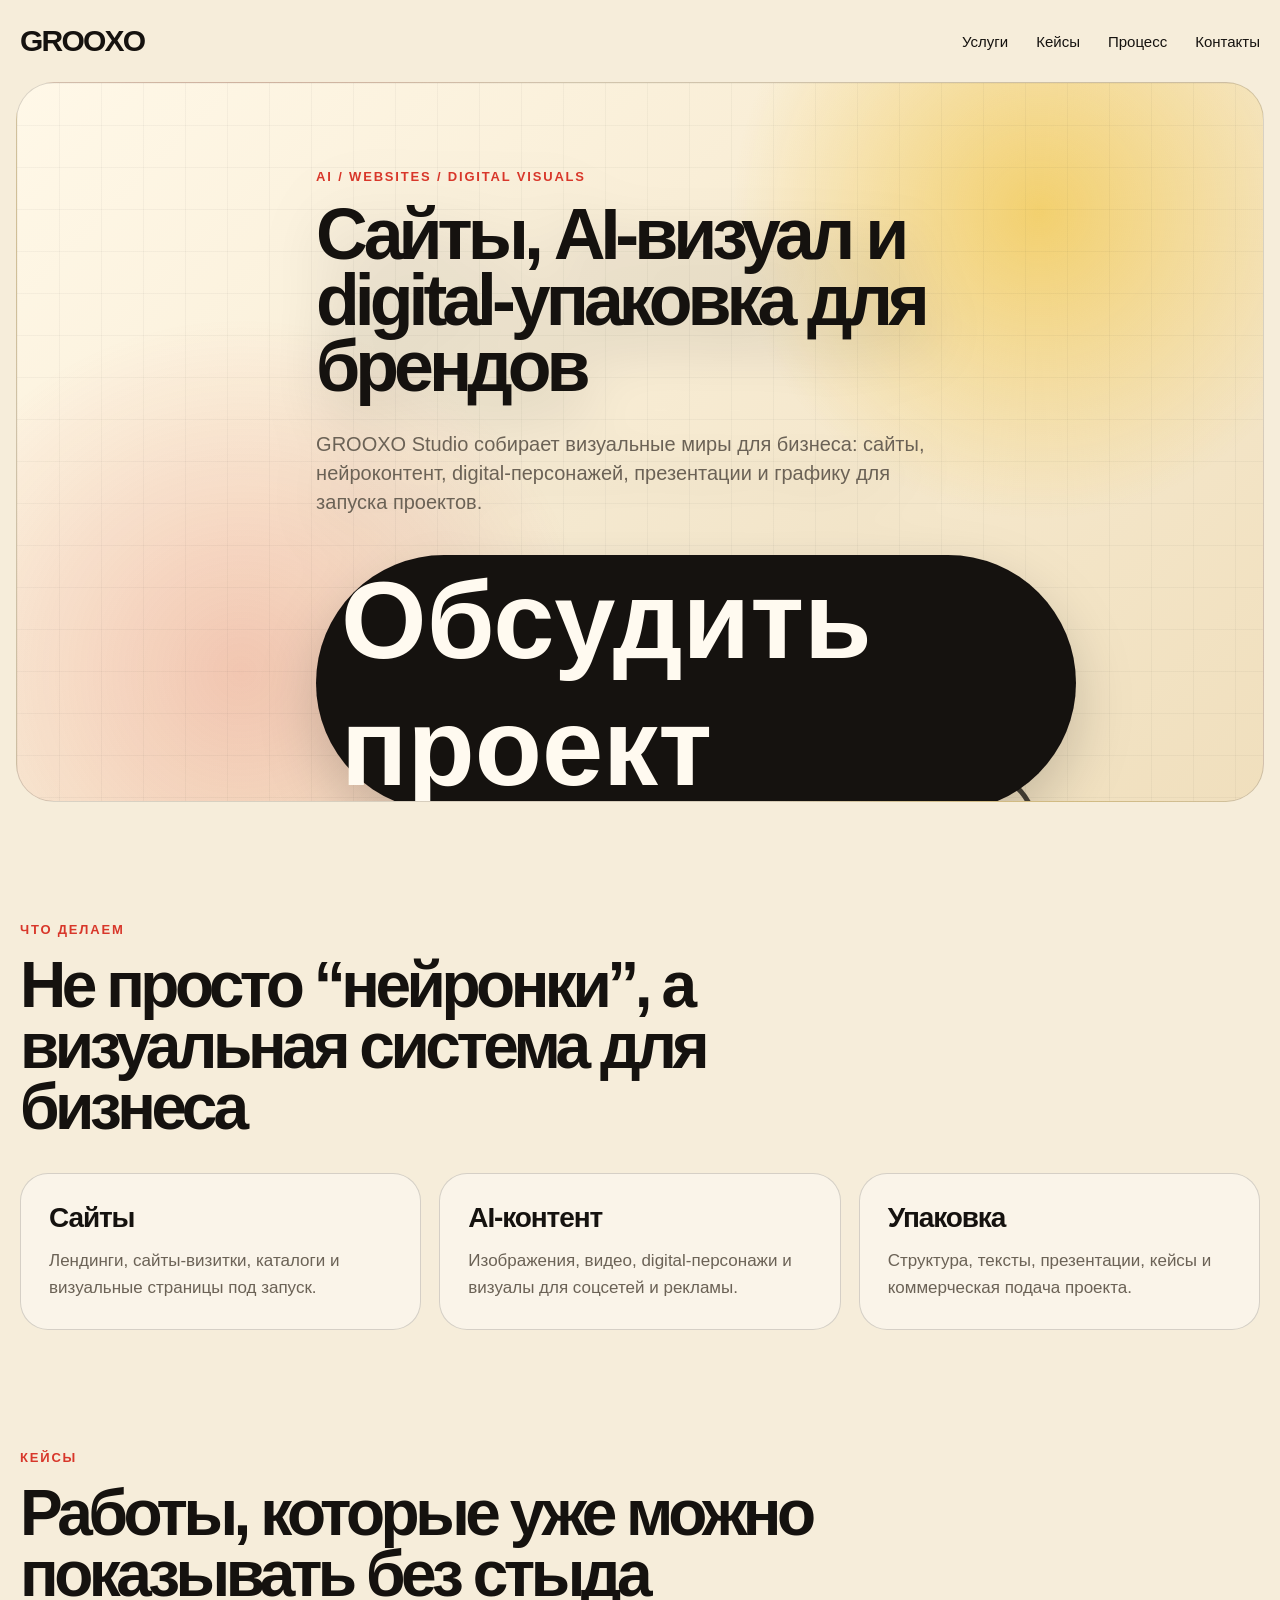
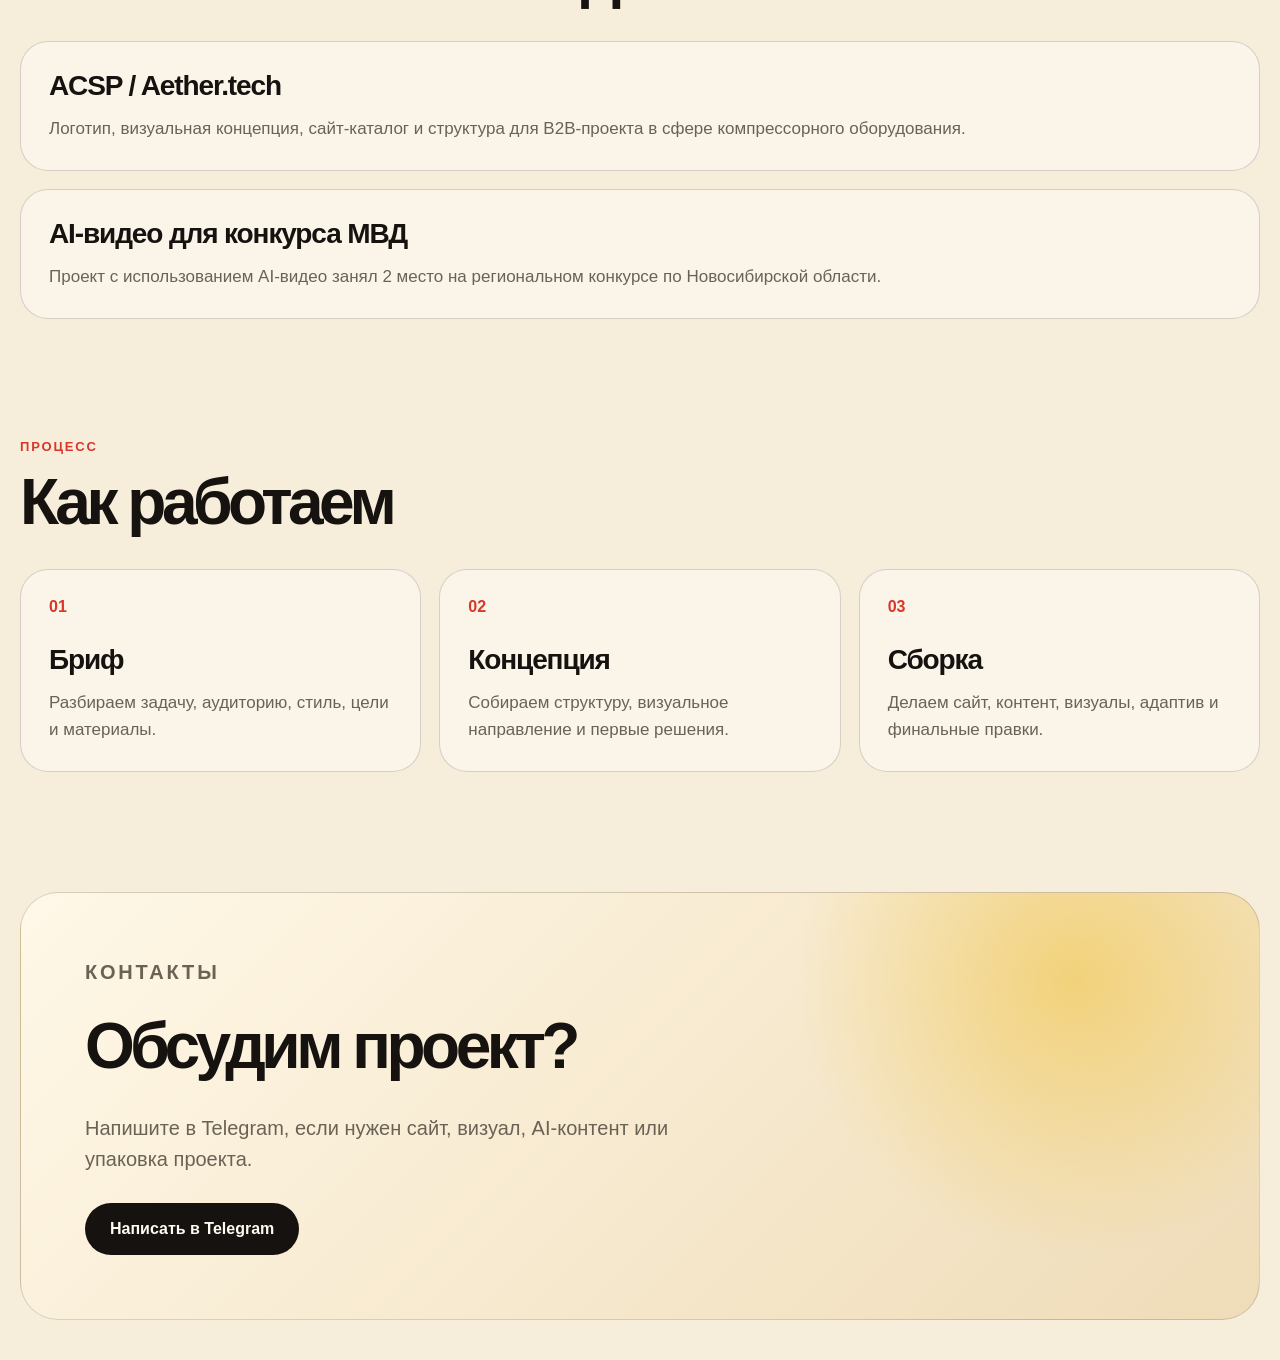
==== index.html @ 4eb8ac58 "pizda bee" ====
<!DOCTYPE html>
<html lang="ru">
<head>
  <meta charset="UTF-8" />
  <meta name="viewport" content="width=device-width, initial-scale=1.0" />

  <title>GROOXO Studio — сайты и AI-контент</title>
  <meta name="description" content="GROOXO Studio создаёт сайты, AI-визуал, digital-персонажей и визуальную упаковку для брендов." />

  <link rel="stylesheet" href="style.css" />
</head>
<body>

  <header class="header">
    <a class="logo" href=" ">GROOXO</a >

    <nav class="nav">
      <a href="#services">Услуги</a >
      <a href="#cases">Кейсы</a >
      <a href="#process">Процесс</a >
      <a href="#contact">Контакты</a >
    </nav>
  </header>

  <main>
    <section class="hero">
      <div class="decor decor--bee" src="assets/images/bee.png" alt="Металлическая пчела GROOXO">
      <div class="decor decor--beads"></div>
      <div class="decor decor--building"></div>

      <div class="hero__content">
        <p class="eyebrow">AI / websites / digital visuals</p >

        <h1>Сайты, AI-визуал и digital-упаковка для брендов</h1>

        <p class="hero__text">
          GROOXO Studio собирает визуальные миры для бизнеса:
          сайты, нейроконтент, digital-персонажей, презентации
          и графику для запуска проектов.
        </p >

        <div class="hero__actions">
          <a class="button button--primary" href="#contact">Обсудить проект</a>
          <a class="button button--secondary" href="#cases">Смотреть кейсы</a>
        </div>
      </div>
    </section>

    <section class="section" id="services">
      <p class="section__label">Что делаем</p >
      <h2>Не просто “нейронки”, а визуальная система для бизнеса</h2>

      <div class="cards">
        <article class="card">
          <h3>Сайты</h3>
          <p>Лендинги, сайты-визитки, каталоги и визуальные страницы под запуск.</p >
        </article>

        <article class="card">
          <h3>AI-контент</h3>
          <p>Изображения, видео, digital-персонажи и визуалы для соцсетей и рекламы.</p >
        </article>

        <article class="card">
          <h3>Упаковка</h3>
          <p>Структура, тексты, презентации, кейсы и коммерческая подача проекта.</p >
        </article>
      </div>
    </section>

    <section class="section" id="cases">
      <p class="section__label">Кейсы</p >
      <h2>Работы, которые уже можно показывать без стыда</h2>

      <div class="case">
        <h3>ACSP / Aether.tech</h3>
        <p>
          Логотип, визуальная концепция, сайт-каталог и структура для B2B-проекта
          в сфере компрессорного оборудования.
        </p >
      </div>

      <div class="case">
        <h3>AI-видео для конкурса МВД</h3>
        <p>
          Проект с использованием AI-видео занял 2 место на региональном конкурсе
          по Новосибирской области.
        </p >
      </div>
    </section>

    <section class="section" id="process">
      <p class="section__label">Процесс</p >
      <h2>Как работаем</h2>

      <div class="steps">
        <div class="step">
          <span>01</span>
          <h3>Бриф</h3>
          <p>Разбираем задачу, аудиторию, стиль, цели и материалы.</p >
        </div>

        <div class="step">
          <span>02</span>
          <h3>Концепция</h3>
          <p>Собираем структуру, визуальное направление и первые решения.</p >
        </div>

        <div class="step">
          <span>03</span>
          <h3>Сборка</h3>
          <p>Делаем сайт, контент, визуалы, адаптив и финальные правки.</p >
        </div>
      </div>
    </section>

    <section class="contact" id="contact">
      <p class="section__label">Контакты</p >
      <h2>Обсудим проект?</h2>
      <p>Напишите в Telegram, если нужен сайт, визуал, AI-контент или упаковка проекта.</p >
      <a class="button button--primary" href="https://t.me/SttrelG">Написать в Telegram</a >
    </section>
  </main>

  <script src="script.js"></script>
</body>
</html>
---- style.css ----
:root {
  --bg: #f6edda;
  --text: #15120f;
  --muted: #6b6256;
  --yellow: #f0bf2e;
  --red: #d8372a;
  --green: #1f7f57;
  --white: #fffaf0;
  --border: rgba(21, 18, 15, 0.16);
}

* {
  box-sizing: border-box;
}

html {
  scroll-behavior: smooth;
}

body {
  margin: 0;
  font-family: Arial, Helvetica, sans-serif;
  background: var(--bg);
  color: var(--text);
}

a {
  color: inherit;
  text-decoration: none;
}

.header {
  width: min(100% - 32px, 1240px);
  margin: 0 auto;
  padding: 24px 0;
  display: flex;
  align-items: center;
  justify-content: space-between;
}

.logo {
  font-size: 30px;
  font-weight: 900;
  letter-spacing: -0.06em;
}

.nav {
  display: flex;
  gap: 28px;
  font-size: 15px;
}

.hero {
  position: relative;
  overflow: hidden;
  width: min(100% - 32px, 1440px);
  min-height: 720px;
  margin: 0 auto;
  padding: clamp(36px, 6vw, 96px);
  border: 1px solid var(--border);
  border-radius: 38px;
  background:
    radial-gradient(circle at 82% 18%, rgba(240, 191, 46, 0.6), transparent 26%),
    radial-gradient(circle at 18% 82%, rgba(216, 55, 42, 0.22), transparent 30%),
    linear-gradient(135deg, #fff8e8, #f0dfbd);
}

.hero::before {
  content: "";
  position: absolute;
  inset: 0;
  background-image:
    linear-gradient(rgba(21, 18, 15, 0.035) 1px, transparent 1px),
    linear-gradient(90deg, rgba(21, 18, 15, 0.035) 1px, transparent 1px);
  background-size: 42px 42px;
  pointer-events: none;
}

.hero__content {
  position: relative;
  z-index: 2;
  max-width: 760px;
}

.eyebrow,
.section__label {
  margin: 0 0 18px;
  color: var(--red);
  text-transform: uppercase;
  letter-spacing: 0.14em;
  font-size: 13px;
  font-weight: 800;
}

h1 {
  margin: 0;
  max-width: 760px;
  font-size: clamp(42px, 5.6vw, 92px);
  line-height: 0.92;
  letter-spacing: -0.07em;
}

.hero__text {
  max-width: 640px;
  margin: 30px 0 0;
  font-size: 20px;
  line-height: 1.45;
  color: var(--muted);
}

.hero__actions {
  display: flex;
  flex-wrap: wrap;
  gap: 14px;
  margin-top: 38px;
}

.button {
  display: inline-flex;
  min-height: 52px;
  padding: 0 24px;
  align-items: center;
  justify-content: center;
  border-radius: 999px;
  border: 1px solid var(--border);
  font-weight: 800;
}

.button--primary {
  background: var(--text);
  color: var(--white);
}

.button--secondary {
  background: rgba(255, 255, 255, 0.5);
}

.decor {
  position: absolute;
  z-index: 1;
  pointer-events: none;
}

.decor--bee {
  right: 15%;
  top: 12%;
  font-size: 110px;
  filter: drop-shadow(0 22px 28px rgba(0, 0, 0, 0.18));
}

.decor--beads {
  right: 4%;
  bottom: 15%;
  width: 430px;
  height: 130px;
  border: 5px solid rgba(21, 18, 15, 0.78);
  border-radius: 999px;
  transform: rotate(-18deg);
}

.decor--building {
  right: 22%;
  bottom: 8%;
  width: 210px;
  height: 430px;
  border: 2px solid rgba(21, 18, 15, 0.18);
  background:
    linear-gradient(90deg, transparent 32%, rgba(21, 18, 15, 0.12) 33%, transparent 34%),
    linear-gradient(rgba(21, 18, 15, 0.1) 1px, transparent 1px);
  background-size: 48px 100%, 100% 42px;
  transform: rotate(4deg);
}

.section {
  width: min(100% - 32px, 1240px);
  margin: 120px auto;
}

.section h2,
.contact h2 {
  max-width: 920px;
  margin: 0 0 36px;
  font-size: clamp(38px, 5vw, 76px);
  line-height: 0.95;
  letter-spacing: -0.07em;
}

.cards {
  display: grid;
  grid-template-columns: repeat(3, 1fr);
  gap: 18px;
}

.card,
.case,
.step {
  border: 1px solid var(--border);
  border-radius: 28px;
  background: rgba(255, 255, 255, 0.42);
  padding: 28px;
}

.card h3,
.case h3,
.step h3 {
  margin: 0 0 14px;
  font-size: 28px;
  letter-spacing: -0.04em;
}

.card p,
.case p,
.step p,
.contact p {
  margin: 0;
  color: var(--muted);
  line-height: 1.55;
  font-size: 17px;
}

.case {
  margin-bottom: 18px;
}

.steps {
  display: grid;
  grid-template-columns: repeat(3, 1fr);
  gap: 18px;
}

.step span {
  display: inline-block;
  margin-bottom: 28px;
  color: var(--red);
  font-weight: 900;
}

.contact {
  width: min(100% - 32px, 1240px);
  margin: 120px auto 40px;
  padding: 64px;
  border-radius: 38px;
  border: 1px solid var(--border);
  background:
    radial-gradient(circle at 85% 20%, rgba(240, 191, 46, 0.5), transparent 25%),
    linear-gradient(135deg, #fff8e8, #efdcb8);
}

.contact p {
  max-width: 620px;
  margin-bottom: 28px;
  font-size: 20px;
}

@media (max-width: 900px) {
  .nav {
    display: none;
  }

  .hero {
    min-height: auto;
    padding: 56px 24px;
    border-radius: 28px;
  }

  .hero__text {
    font-size: 18px;
  }

  .decor--bee {
    right: -10px;
    top: 30px;
    font-size: 76px;
    opacity: 0.55;
  }

  .decor--beads,
  .decor--building {
    display: none;
  }

  .cards,
  .steps {
    grid-template-columns: 1fr;
  }

  .section {
    margin: 80px auto;
  }

  .contact {
    padding: 40px 24px;
    border-radius: 28px;
  }
}
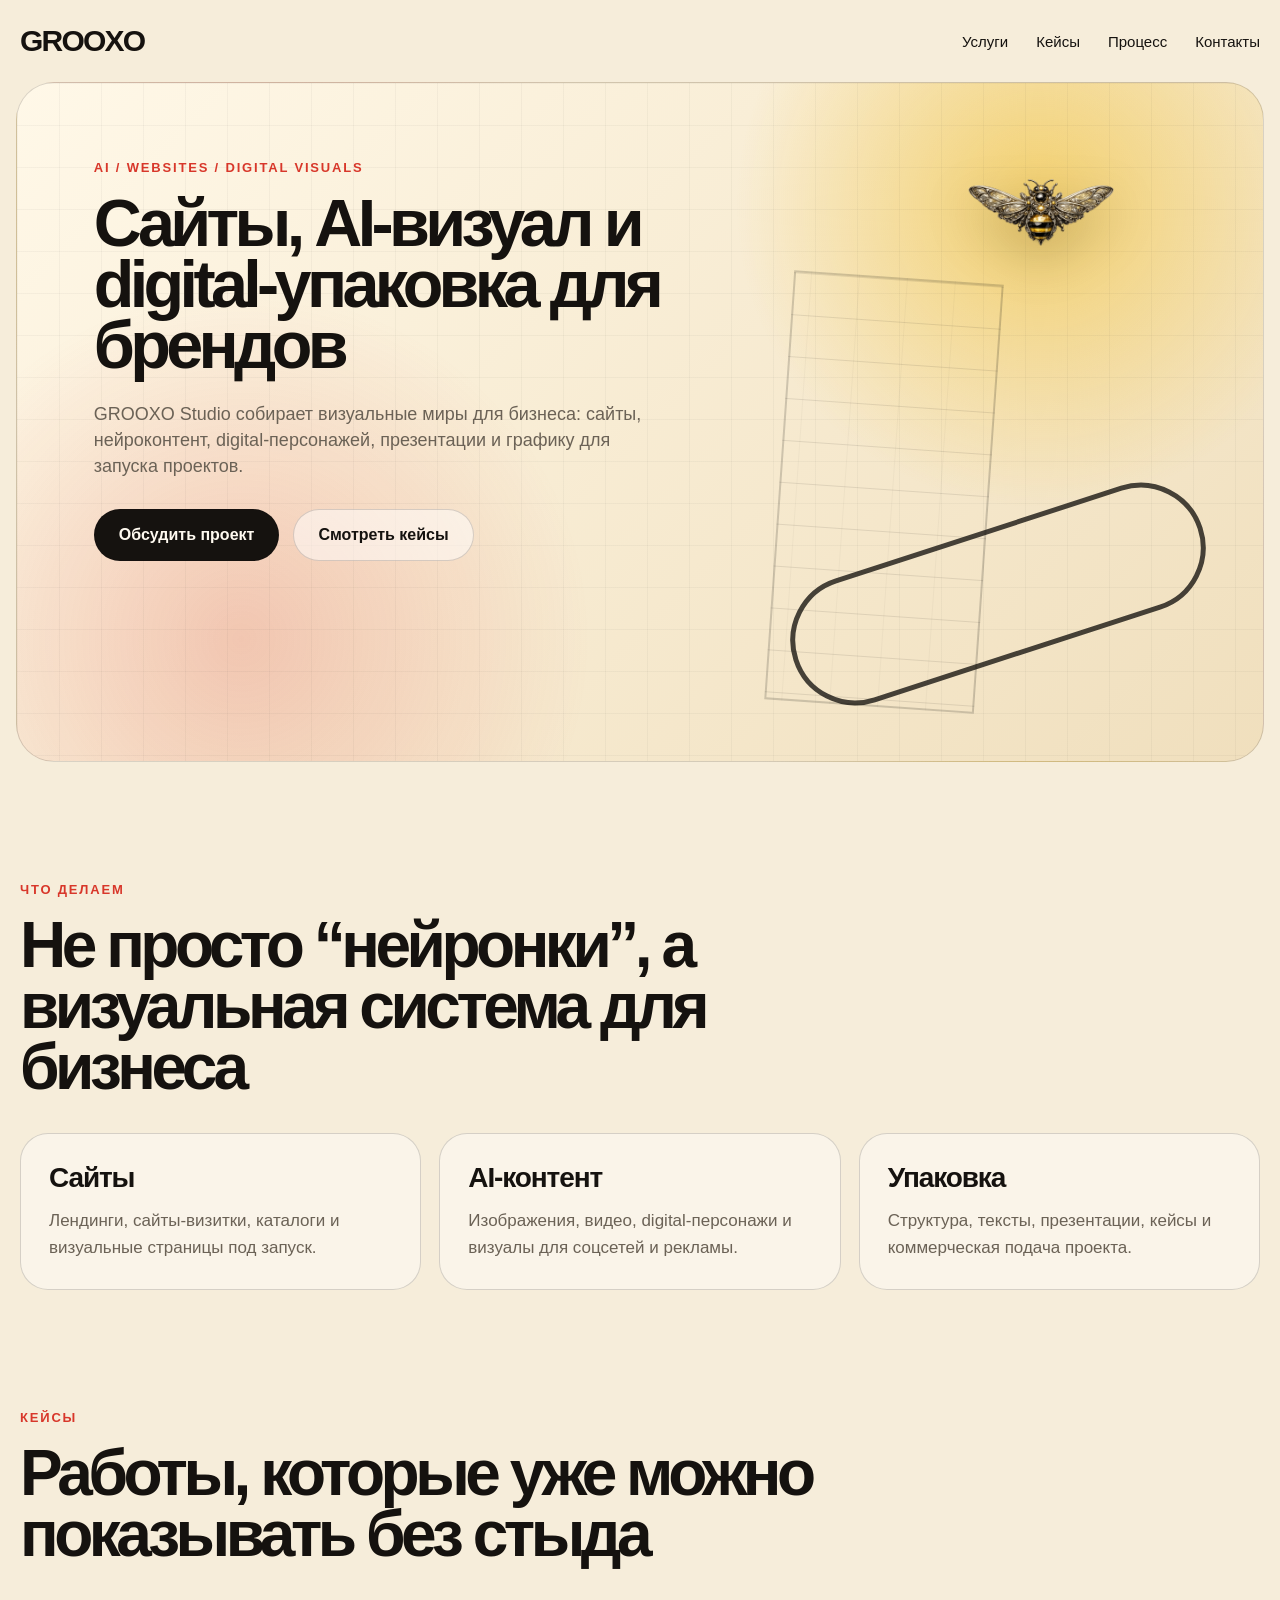
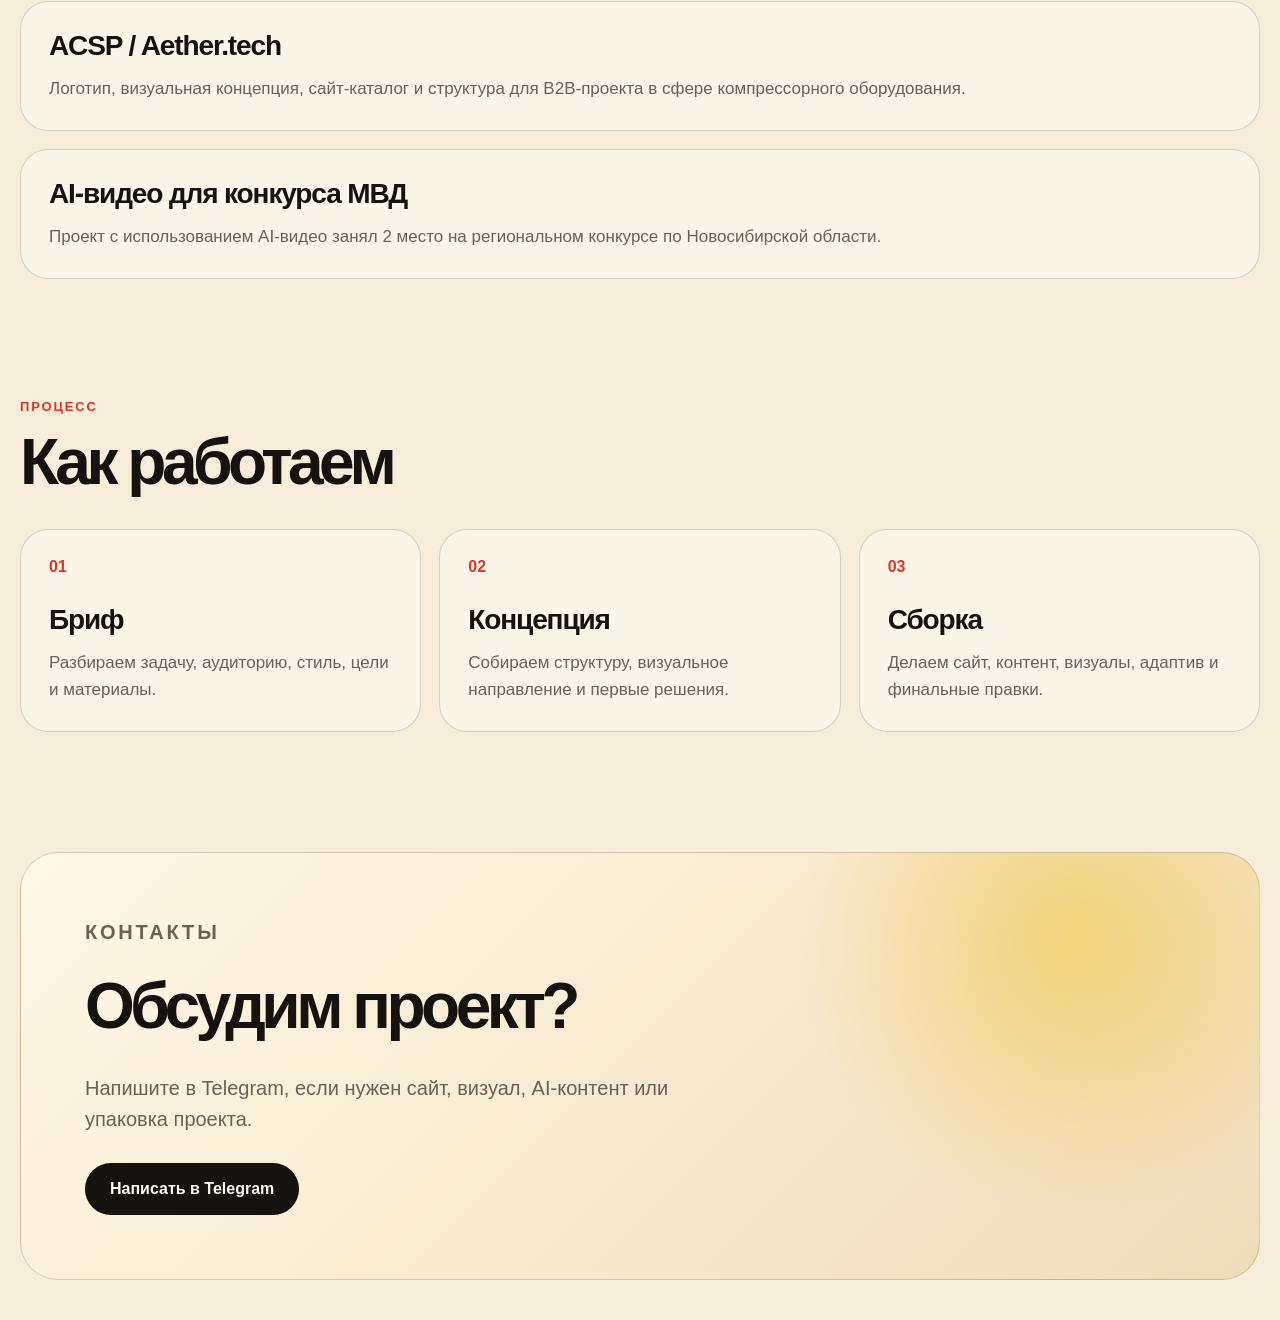
==== commit 07417339: "telo saita" ====
--- a/index.html
+++ b/index.html
@@ -24,7 +24,7 @@
 
   <main>
     <section class="hero">
-      <div class="decor decor--bee" src="assets/images/bee.png" alt="Металлическая пчела GROOXO">
+      <img class="decor decor--bee-img" src="assets/images/bee.png" alt="Металлическая пчела GROOXO">
       <div class="decor decor--beads"></div>
       <div class="decor decor--building"></div>
 
--- a/style.css
+++ b/style.css
@@ -54,9 +54,9 @@
   position: relative;
   overflow: hidden;
   width: min(100% - 32px, 1440px);
-  min-height: 720px;
+  min-height: 680px;
   margin: 0 auto;
-  padding: clamp(36px, 6vw, 96px);
+  padding: clamp(36px, 6vw, 86px);
   border: 1px solid var(--border);
   border-radius: 38px;
   background:
@@ -79,7 +79,7 @@
 .hero__content {
   position: relative;
   z-index: 2;
-  max-width: 760px;
+  max-width: 720px;
 }
 
 .eyebrow,
@@ -94,16 +94,16 @@
 
 h1 {
   margin: 0;
-  max-width: 760px;
-  font-size: clamp(42px, 5.6vw, 92px);
+  max-width: 720px;
+  font-size: clamp(44px, 5.2vw, 86px);
   line-height: 0.92;
   letter-spacing: -0.07em;
 }
 
 .hero__text {
-  max-width: 640px;
-  margin: 30px 0 0;
-  font-size: 20px;
+  max-width: 560px;
+  margin: 24px 0 0;
+  font-size: 18px;
   line-height: 1.45;
   color: var(--muted);
 }
@@ -112,18 +112,22 @@
   display: flex;
   flex-wrap: wrap;
   gap: 14px;
-  margin-top: 38px;
+  margin-top: 30px;
 }
 
 .button {
   display: inline-flex;
+  align-items: center;
+  justify-content: center;
+  width: auto;
   min-height: 52px;
   padding: 0 24px;
-  align-items: center;
-  justify-content: center;
   border-radius: 999px;
   border: 1px solid var(--border);
+  font-size: 16px;
+  line-height: 1;
   font-weight: 800;
+  white-space: nowrap;
 }
 
 .button--primary {
@@ -139,6 +143,17 @@
   position: absolute;
   z-index: 1;
   pointer-events: none;
+}
+
+.decor--bee-img {
+  right: 11%;
+  top: 11%;
+  width: 170px;
+  max-width: 170px;
+  height: auto;
+  object-fit: contain;
+  display: block;
+  filter: drop-shadow(0 18px 25px rgba(0, 0, 0, 0.18));
 }
 
 .decor--bee {
@@ -267,6 +282,14 @@
     font-size: 18px;
   }
 
+  .decor--bee-img {
+    right: -18px;
+    top: 24px;
+    width: 90px;
+    max-width: 90px;
+    opacity: 0.5;
+  }
+
   .decor--bee {
     right: -10px;
     top: 30px;
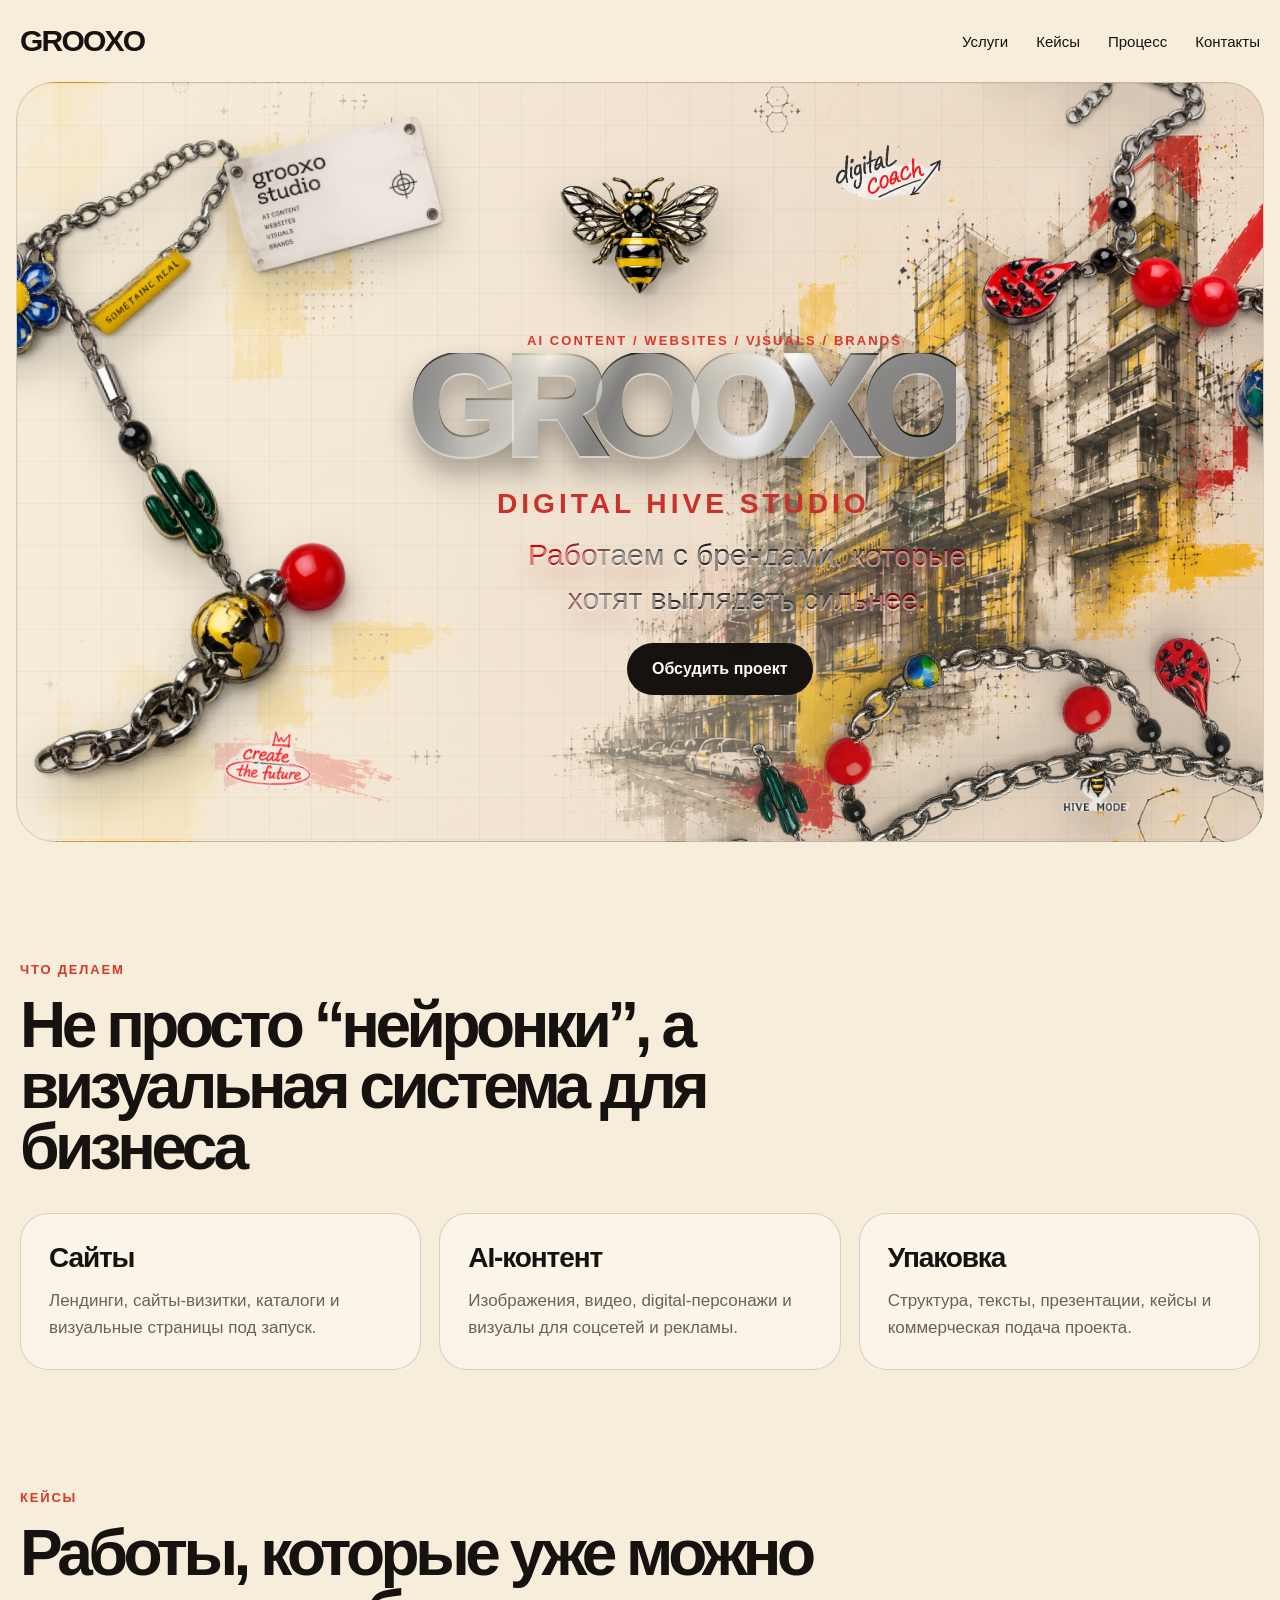
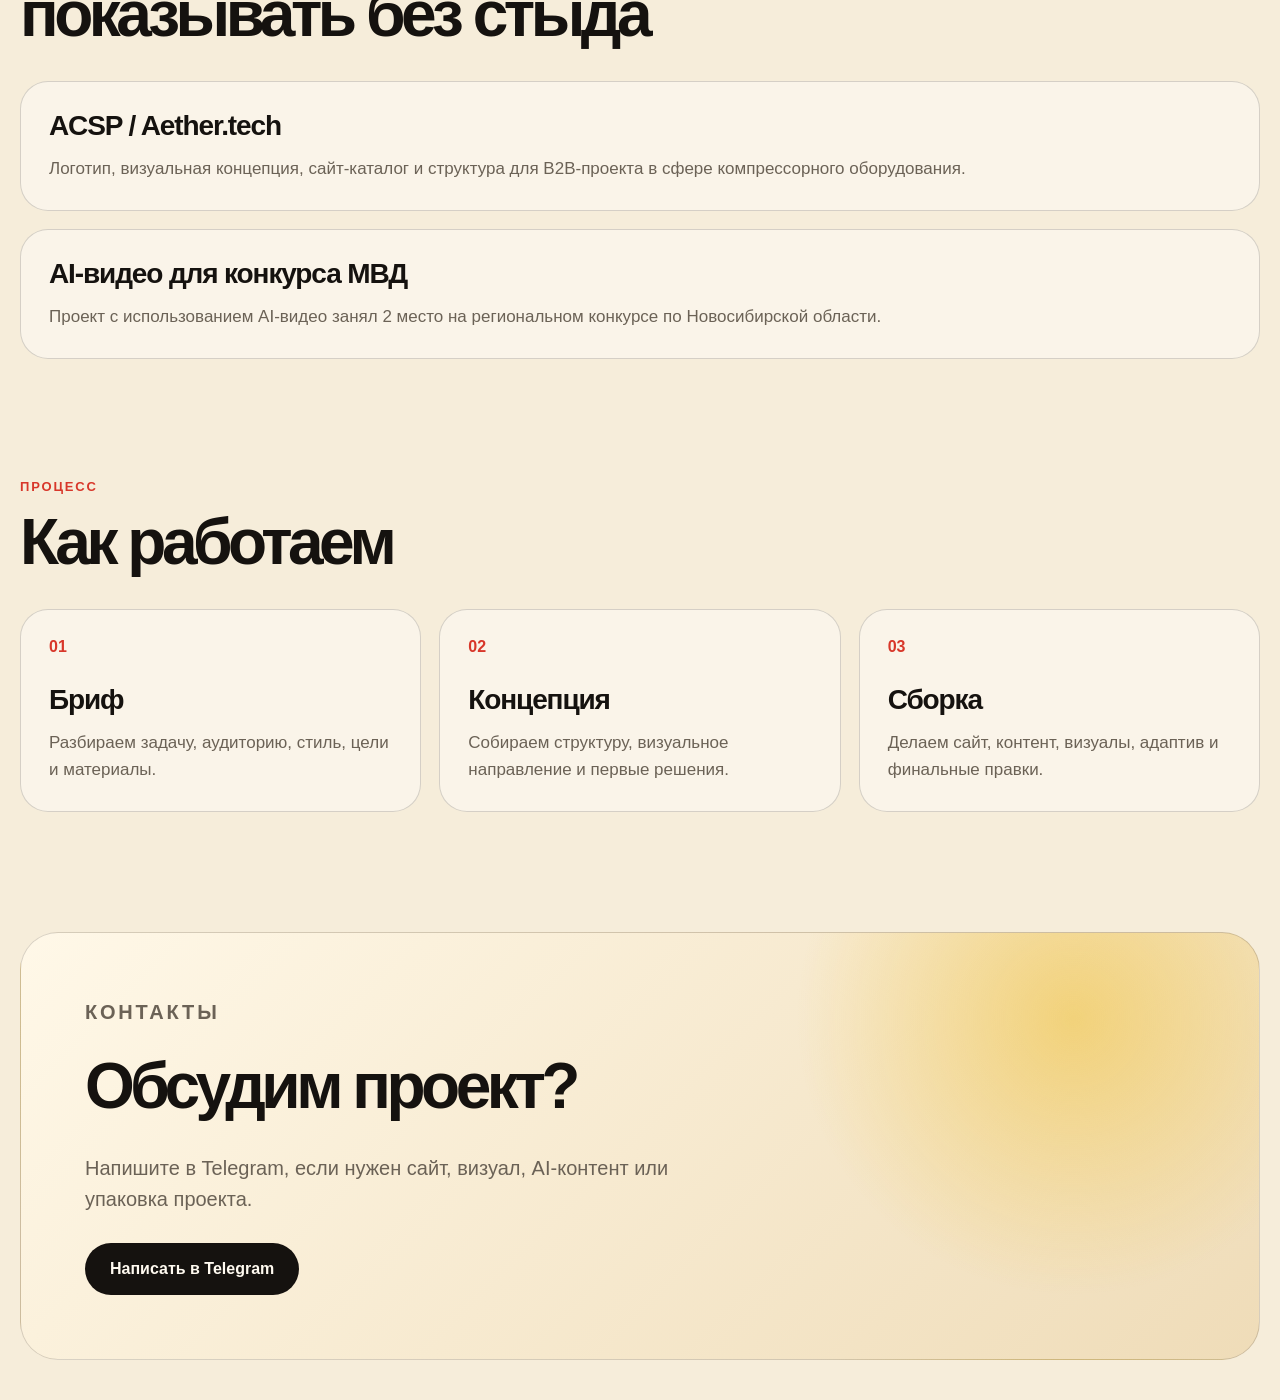
==== commit 1893d16c: "glavnoe menu" ====
--- a/index.html
+++ b/index.html
@@ -24,27 +24,35 @@
 
   <main>
     <section class="hero">
-      <img class="decor decor--bee-img" src="assets/images/bee.png" alt="Металлическая пчела GROOXO">
-      <div class="decor decor--beads"></div>
-      <div class="decor decor--building"></div>
+  <img class="decor decor--chain-left" src="assets/images/chain-left.png" alt="Цепь металлическая1">
+  <img class="decor decor--chain-right" src="assets/images/chain-right.png" alt="Цепь металлическая2">
+  <img class="decor decor--chain-bottom" src="assets/images/chain-bottom.png" alt="Цепь металлическая3">
 
-      <div class="hero__content">
-        <p class="eyebrow">AI / websites / digital visuals</p >
+  <img class="decor decor--brand-card" src="assets/images/brand-card.png" alt="">
+  <img class="decor decor--bee-main" src="assets/images/bee-main.png" alt="Металлическая пчела GROOXO">
+  <img class="decor decor--bee-small" src="assets/images/bee-small.png" alt="Нарисованная пчела GROOXO">
 
-        <h1>Сайты, AI-визуал и digital-упаковка для брендов</h1>
+  <img class="decor decor--text-digital-coach" src="assets/images/text-digital-coach.png" alt="">
+  <img class="decor decor--text-create-future" src="assets/images/text-create-future.png" alt="">
+  <img class="decor decor--text-create-inspire" src="assets/images/text-create-inspire-repeat.png" alt="">
 
-        <p class="hero__text">
-          GROOXO Studio собирает визуальные миры для бизнеса:
-          сайты, нейроконтент, digital-персонажей, презентации
-          и графику для запуска проектов.
-        </p >
+  <div class="hero__content">
+    <p class="eyebrow">AI CONTENT / WEBSITES / VISUALS / BRANDS</p >
 
-        <div class="hero__actions">
-          <a class="button button--primary" href="#contact">Обсудить проект</a>
-          <a class="button button--secondary" href="#cases">Смотреть кейсы</a>
-        </div>
-      </div>
-    </section>
+    <h1 class="hero__logo">GROOXO</h1>
+
+    <p class="hero__subtitle">DIGITAL HIVE STUDIO</p >
+
+    <p class="hero__text">
+      Работаем с брендами, которые 
+      хотят выглядеть сильнее.
+    </p >
+
+    <div class="hero__actions">
+      <a class="button button--primary" href="#contact">Обсудить проект</a >
+    </div>
+  </div>
+</section>
 
     <section class="section" id="services">
       <p class="section__label">Что делаем</p >
--- a/style.css
+++ b/style.css
@@ -315,4 +315,326 @@
     padding: 40px 24px;
     border-radius: 28px;
   }
+}
+/* ===== GROOXO HERO COLLAGE ===== */
+
+.hero {
+  position: relative;
+  overflow: hidden;
+  width: min(100% - 32px, 1440px);
+  min-height: 760px;
+  margin: 0 auto;
+  padding: clamp(36px, 6vw, 86px);
+  border: 1px solid var(--border);
+  border-radius: 38px;
+  background:
+    linear-gradient(
+      90deg,
+      rgba(246, 237, 218, 0.92) 0%,
+      rgba(246, 237, 218, 0.72) 34%,
+      rgba(246, 237, 218, 0.28) 68%,
+      rgba(246, 237, 218, 0.10) 100%
+    ),
+    url("assets/images/hero-bg.png");
+  background-size: cover;
+  background-position: center;
+  background-repeat: no-repeat;
+}
+
+.hero__content {
+  position: absolute;
+  inset: 0;
+  z-index: 10;
+  max-width: none;
+  padding: 0;
+}
+
+.eyebrow {
+  position: absolute;
+  left: 510px;
+  top: 250px;
+  margin: 0;
+  color: var(--red);
+  text-transform: uppercase;
+  letter-spacing: 0.16em;
+  font-size: 13px;
+  font-weight: 900;
+  z-index: 12;
+}
+
+.hero__logo {
+  position: absolute;
+  left: 390px;
+  top: 270px;
+  margin: 0;
+  font-size: clamp(70px, 11vw, 150px);
+  line-height: 0.78;
+  letter-spacing: -0.1em;
+  font-weight: 950;
+  z-index: 11;
+
+  background:
+    linear-gradient(
+      115deg,
+      #1d1b18 0%,
+      #74706a 12%,
+      #f8f0d8 24%,
+      #24211d 38%,
+      #c7bda6 54%,
+      #ffffff 65%,
+      #3a3732 78%,
+      #0f0e0d 100%
+    );
+  -webkit-background-clip: text;
+  background-clip: text;
+  color: transparent;
+
+  text-shadow:
+    0 2px 0px rgba(255, 255, 255, 0.45),
+    0 14px 24px rgba(0, 0, 0, 0.28),
+    0 28px 44px rgba(0, 0, 0, 0.12);
+}
+
+.hero__subtitle {
+  position: absolute;
+  left: 480px;
+  top: 405px;
+  margin: 0;
+  color: #c8322a;
+  font-size: clamp(20px, 2.2vw, 34px);
+  letter-spacing: 0.14em;
+  font-weight: 900;
+  z-index: 12;
+}
+
+.hero__text {
+  position: absolute;
+  text-align: center;
+  left: 480px;
+  top: 450px;
+  max-width: 500px;
+  margin: 0;
+  font-size: 30px;
+  line-height: 1.45;
+  z-index: 99;
+
+    background:
+    linear-gradient(
+      115deg,
+      #ff0000 0%,
+      #c40000 12%,
+      #666665 24%,
+      #24211d 38%,
+      #3b3a36 54%,
+      #3e3d3d 65%,
+      #850000 78%,
+      #740000 100%
+    );
+  -webkit-background-clip: text;
+  background-clip: text;
+  color: transparent;
+
+    text-shadow:
+    0 2px 0px rgba(255, 255, 255, 0.45),
+    0 14px 24px rgba(184, 0, 0, 0.28),
+    0 28px 44px rgba(255, 0, 0, 0.12);
+}
+
+.hero__actions {
+  position: absolute;
+  left: 610px;
+  top: 560px;
+  display: flex;
+  flex-wrap: wrap;
+  gap: 14px;
+  margin: 0;
+  z-index: 13;
+}
+
+.button {
+  display: inline-flex;
+  align-items: center;
+  justify-content: center;
+  width: auto;
+  max-width: max-content;
+  min-height: 52px;
+  padding: 0 24px;
+  border-radius: 999px;
+  border: 1px solid var(--border);
+  font-size: 16px;
+  line-height: 1;
+  font-weight: 800;
+  white-space: nowrap;
+}
+
+.button--primary {
+  background: var(--text);
+  color: var(--white);
+}
+
+.button--secondary {
+  background: rgba(255, 255, 255, 0.58);
+  backdrop-filter: blur(8px);
+}
+
+/* Все декоративные картинки */
+.decor {
+  position: absolute;
+  pointer-events: none;
+  user-select: none;
+}
+
+/* Левая цепь */
+.decor--chain-left {
+  z-index: 7;
+  left: -95px;
+  top: 30px;
+  width: clamp(460px, 36vw, 620px);
+  opacity: 1;
+  transform: rotate(-12deg);
+  filter: drop-shadow(0 18px 22px rgba(0, 0, 0, 0.24));
+}
+
+/* Правая цепь */
+.decor--chain-right {
+  z-index: 2;
+  right: -200px;
+  top: -22px;
+  width: clamp(420px, 44vw, 790px);
+  transform: rotate(30deg);
+  filter: drop-shadow(0 18px 22px rgba(0, 0, 0, 0.24));
+}
+
+/* Нижняя цепь */
+.decor--chain-bottom {
+  z-index: 7;
+  left: 55%;
+  bottom: -200px;
+  width: clamp(660px, 66vw, 1060px);
+  opacity: 0.95;
+  transform: translateX(-20%) rotate(-200deg);
+  filter: drop-shadow(0 20px 24px rgba(0, 0, 0, 0.25));
+}
+
+/* Карточка GROOXO Studio */
+.decor--brand-card {
+  z-index: 9;
+  left: 150px;
+  top: 1px;
+  width: clamp(270px, 26vw, 460px);
+  transform: rotate(-10deg);
+  filter: drop-shadow(0 18px 20px rgba(0, 0, 0, 0.18));
+}
+
+/* Главная пчела */
+.decor--bee-main {
+  z-index: 4;
+  left: 50%;
+  top: 50px;
+  width: clamp(240px, 25vw, 420px);
+  transform: translateX(-50%);
+  height: auto;
+  filter: drop-shadow(0 22px 26px rgba(0, 0, 0, 0.26));
+}
+
+/* Маленькая пчела */
+.decor--bee-small {
+  z-index: 4;
+  left: 80%;
+  top: 650px;
+  width: clamp(120px, 13vw, 180px);
+  transform: rotate(0deg);
+  filter: drop-shadow(0 22px 26px rgba(0, 0, 0, 0.26));
+}
+
+/* Надпись Digital Coach */
+.decor--text-digital-coach {
+  z-index: 4;
+  left: 60%;
+  top: 20px;
+  width: clamp(180px, 18vw, 290px);
+  transform: rotate(-5deg);
+}
+
+/* Надпись Create the future */
+.decor--text-create-future {
+  z-index: 4;
+  right: 900px;
+  bottom: 10px;
+  width: clamp(150px, 15vw, 240px);
+  transform: rotate(20deg);
+}
+
+/* Надпись Create Inspire Digital Repeat */
+.decor--text-create-inspire {
+  z-index: 4;
+  right: 800px;
+  top: 0px;
+  width: clamp(96px, 9vw, 150px);
+}
+
+/* Мобильная версия */
+@media (max-width: 900px) {
+  .hero {
+    min-height: 720px;
+    padding: 34px 22px;
+    background-position: 62% center;
+  }
+
+  .hero__content {
+    max-width: 100%;
+    padding-top: 220px;
+  }
+
+  .hero__logo {
+    font-size: clamp(58px, 18vw, 92px);
+  }
+
+  .hero__text {
+    font-size: 16px;
+  }
+
+  .decor--bee-main {
+    top: 72px;
+    left: 50%;
+    width: 150px;
+  }
+
+  .decor--brand-card {
+    left: 18px;
+    top: 24px;
+    width: 130px;
+  }
+
+  .decor--chain-left {
+    left: -80px;
+    top: -50px;
+    width: 260px;
+    opacity: 0.75;
+  }
+
+  .decor--chain-right {
+    right: -100px;
+    top: -40px;
+    width: 250px;
+    opacity: 0.65;
+  }
+
+  .decor--chain-bottom {
+    right: -150px;
+    bottom: -60px;
+    width: 430px;
+    opacity: 0.75;
+  }
+
+  .decor--text-digital-coach {
+    left: 42%;
+    top: 30px;
+    width: 150px;
+  }
+
+  .decor--text-create-future,
+  .decor--text-create-inspire {
+    display: none;
+  }
 }
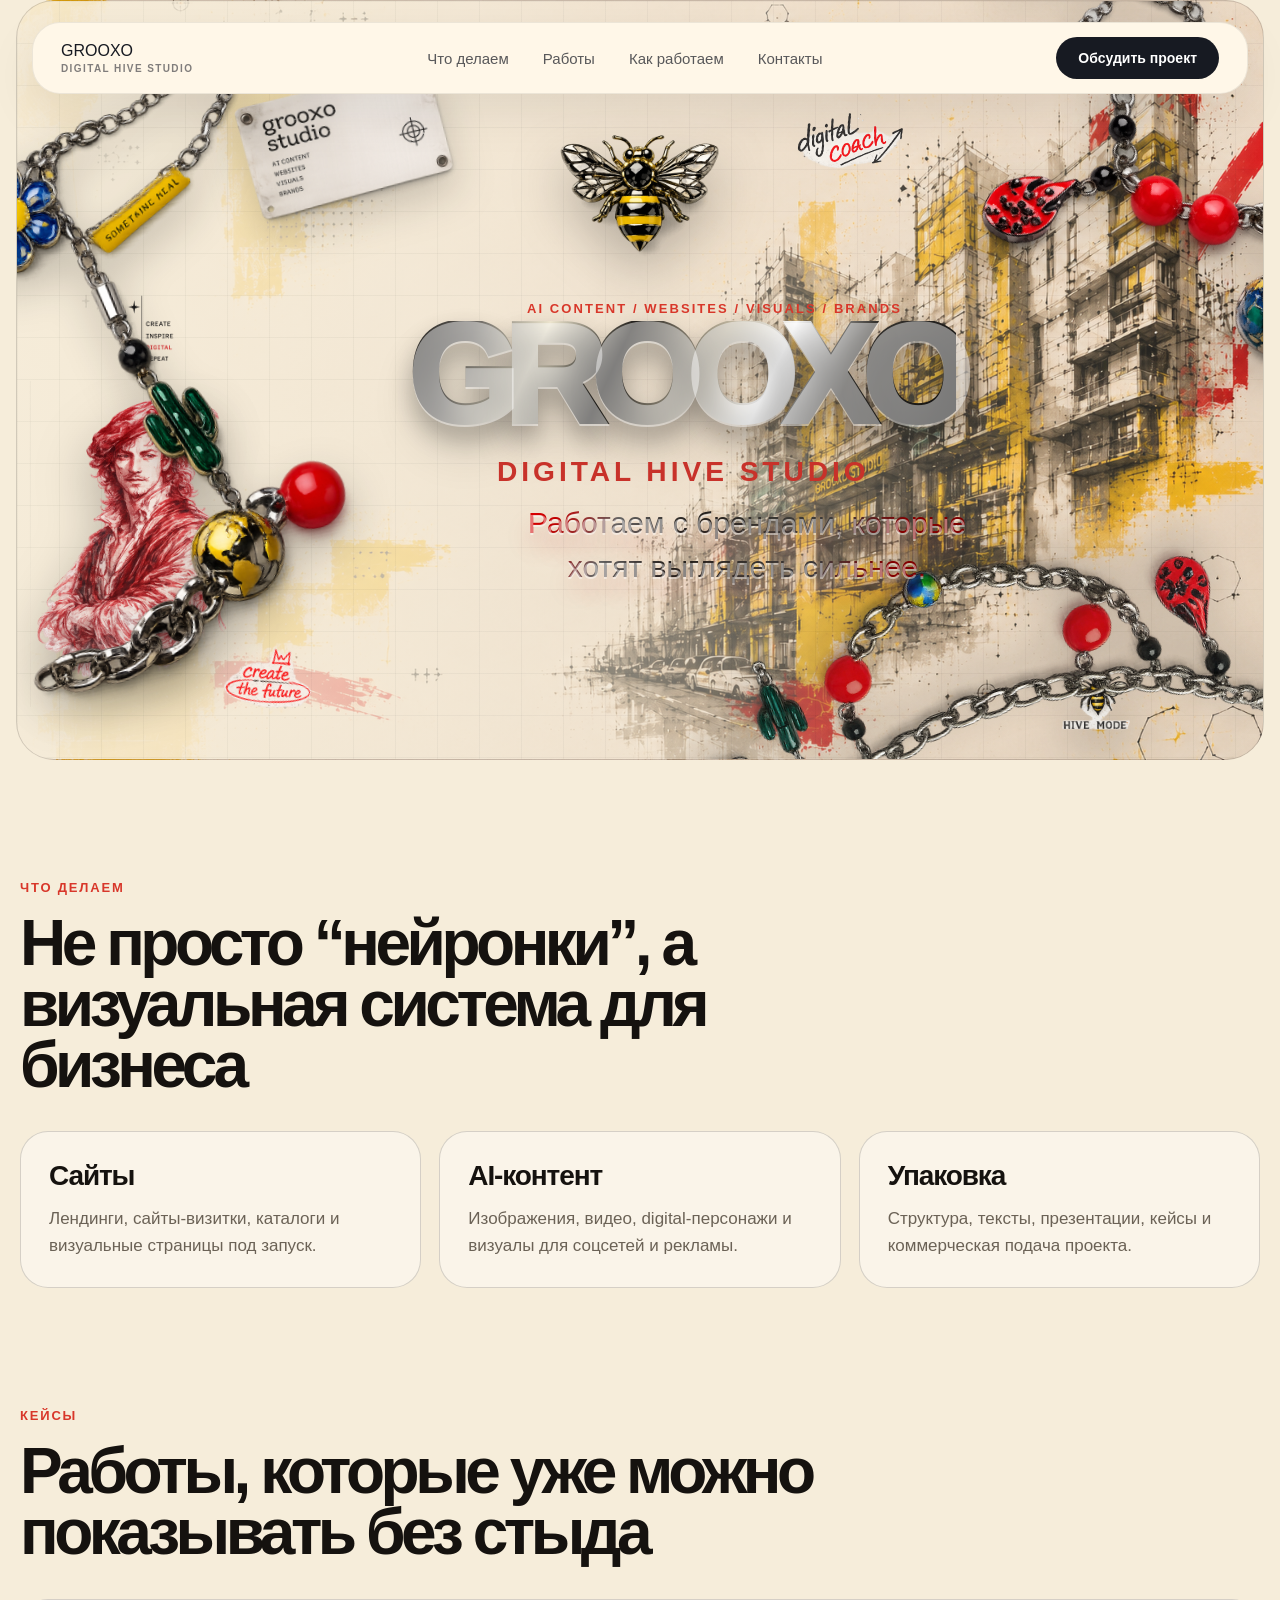
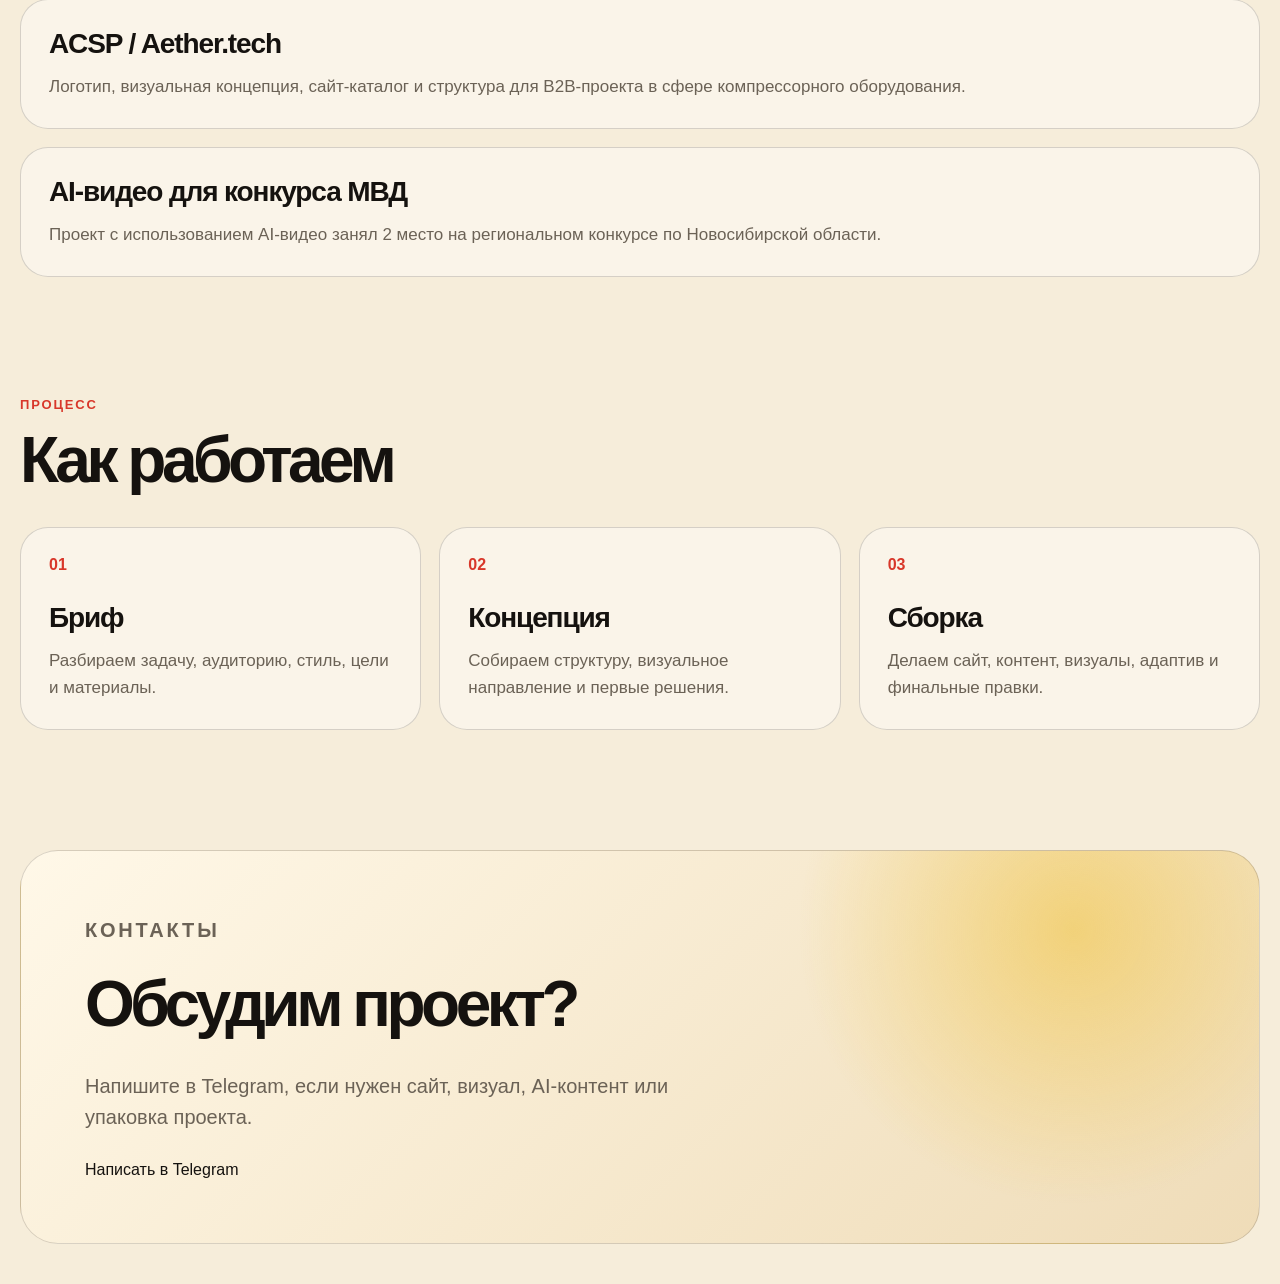
==== commit 3bdf8a7a: "shapka" ====
--- a/index.html
+++ b/index.html
@@ -12,14 +12,18 @@
 <body>
 
   <header class="header">
-    <a class="logo" href=" ">GROOXO</a >
+    <a href="#hero" class="logo">
+      <span class="logo-main">GROOXO</span>
+      <span class="logo-sub">digital hive studio</span>
+    </a>   
 
     <nav class="nav">
-      <a href="#services">Услуги</a >
-      <a href="#cases">Кейсы</a >
-      <a href="#process">Процесс</a >
+      <a href="#services">Что делаем</a >
+      <a href="#cases">Работы</a >
+      <a href="#process">Как работаем</a >
       <a href="#contact">Контакты</a >
     </nav>
+    <a href="#contacts" class="header-btn">Обсудить проект</a>
   </header>
 
   <main>
@@ -28,13 +32,14 @@
   <img class="decor decor--chain-right" src="assets/images/chain-right.png" alt="Цепь металлическая2">
   <img class="decor decor--chain-bottom" src="assets/images/chain-bottom.png" alt="Цепь металлическая3">
 
-  <img class="decor decor--brand-card" src="assets/images/brand-card.png" alt="">
+  <img class="decor decor--brand-card" src="assets/images/brand-card.png" alt="Визитная карточка GROOXO">
   <img class="decor decor--bee-main" src="assets/images/bee-main.png" alt="Металлическая пчела GROOXO">
   <img class="decor decor--bee-small" src="assets/images/bee-small.png" alt="Нарисованная пчела GROOXO">
+  <img class="decor decor--sketch" src="assets/images/sketch.png" alt="скетч парня GROOXO">
 
-  <img class="decor decor--text-digital-coach" src="assets/images/text-digital-coach.png" alt="">
-  <img class="decor decor--text-create-future" src="assets/images/text-create-future.png" alt="">
-  <img class="decor decor--text-create-inspire" src="assets/images/text-create-inspire-repeat.png" alt="">
+  <img class="decor decor--text-digital-coach" src="assets/images/text-digital-coach.png" alt="digital coach GROOXO">
+  <img class="decor decor--text-create-future" src="assets/images/text-create-future.png" alt="create future GROOXO">
+  <img class="decor decor--text-create-inspire" src="assets/images/text-create-inspire-repeat.png" alt="create inspire repeat GROOXO">
 
   <div class="hero__content">
     <p class="eyebrow">AI CONTENT / WEBSITES / VISUALS / BRANDS</p >
@@ -47,10 +52,6 @@
       Работаем с брендами, которые 
       хотят выглядеть сильнее.
     </p >
-
-    <div class="hero__actions">
-      <a class="button button--primary" href="#contact">Обсудить проект</a >
-    </div>
   </div>
 </section>
 
--- a/style.css
+++ b/style.css
@@ -30,24 +30,98 @@
 }
 
 .header {
-  width: min(100% - 32px, 1240px);
-  margin: 0 auto;
-  padding: 24px 0;
+  position: fixed;
+  top: 22px;
+  left: 50%;
+  transform: translateX(-50%);
+  width: calc(100% - 64px);
+  max-width: 1280px;
+  height: 72px;
+  padding: 0 28px;
   display: flex;
   align-items: center;
   justify-content: space-between;
+  z-index: 1000;
+
+  background: #fff7e8;
+  backdrop-filter: blur(18px);
+  -webkit-backdrop-filter: blur(18px);
+  border: 1px solid rgba(20, 20, 20, 0.08);
+  border-radius: 28px;
+  box-shadow: 0 18px 50px rgba(0, 0, 0, 0.08);
 }
 
 .logo {
-  font-size: 30px;
+  display: flex;
+  flex-direction: column;
+  text-decoration: none;
+  color: #171a22;
+  line-height: 1;
+}
+
+.log-maino {
+  font-size: 28px;
   font-weight: 900;
-  letter-spacing: -0.06em;
+  letter-spacing: -1px;
+}
+
+.logo-sub {
+  margin-top: 5px;
+  font-size: 10px;
+  font-weight: 600;
+  letter-spacing: 1.4px;
+  text-transform: uppercase;
+  color: rgba(23, 26, 34, 0.55);
 }
 
 .nav {
   display: flex;
-  gap: 28px;
+  align-items: center;
+  gap: 34px;
+}
+
+.nav a {
+  position: relative;
+  text-decoration: none;
+  color: rgba(23, 26, 34, 0.72);
   font-size: 15px;
+  font-weight: 500;
+  transition: color 0.25s ease;
+}
+
+.nav a:hover {
+  color: #171a22;
+}
+
+.nav a::after {
+  content: "";
+  position: absolute;
+  left: 0;
+  bottom: -7px;
+  width: 0;
+  height: 2px;
+  background: #c93b3b;
+  transition: width 0.25s ease;
+}
+
+.nav a:hover::after {
+  width: 100%;
+}
+
+.header-btn {
+  text-decoration: none;
+  color: #fff;
+  background: #171a22;
+  padding: 13px 22px;
+  border-radius: 999px;
+  font-size: 14px;
+  font-weight: 700;
+  transition: transform 0.25 ease, background 0.25 ease;
+}
+
+.header-btn:hover {
+  transform: translateY(-2px);
+  background: #c93b3b;
 }
 
 .hero {
@@ -115,29 +189,6 @@
   margin-top: 30px;
 }
 
-.button {
-  display: inline-flex;
-  align-items: center;
-  justify-content: center;
-  width: auto;
-  min-height: 52px;
-  padding: 0 24px;
-  border-radius: 999px;
-  border: 1px solid var(--border);
-  font-size: 16px;
-  line-height: 1;
-  font-weight: 800;
-  white-space: nowrap;
-}
-
-.button--primary {
-  background: var(--text);
-  color: var(--white);
-}
-
-.button--secondary {
-  background: rgba(255, 255, 255, 0.5);
-}
 
 .decor {
   position: absolute;
@@ -267,55 +318,6 @@
   font-size: 20px;
 }
 
-@media (max-width: 900px) {
-  .nav {
-    display: none;
-  }
-
-  .hero {
-    min-height: auto;
-    padding: 56px 24px;
-    border-radius: 28px;
-  }
-
-  .hero__text {
-    font-size: 18px;
-  }
-
-  .decor--bee-img {
-    right: -18px;
-    top: 24px;
-    width: 90px;
-    max-width: 90px;
-    opacity: 0.5;
-  }
-
-  .decor--bee {
-    right: -10px;
-    top: 30px;
-    font-size: 76px;
-    opacity: 0.55;
-  }
-
-  .decor--beads,
-  .decor--building {
-    display: none;
-  }
-
-  .cards,
-  .steps {
-    grid-template-columns: 1fr;
-  }
-
-  .section {
-    margin: 80px auto;
-  }
-
-  .contact {
-    padding: 40px 24px;
-    border-radius: 28px;
-  }
-}
 /* ===== GROOXO HERO COLLAGE ===== */
 
 .hero {
@@ -352,7 +354,7 @@
 .eyebrow {
   position: absolute;
   left: 510px;
-  top: 250px;
+  top: 300px;
   margin: 0;
   color: var(--red);
   text-transform: uppercase;
@@ -365,7 +367,7 @@
 .hero__logo {
   position: absolute;
   left: 390px;
-  top: 270px;
+  top: 320px;
   margin: 0;
   font-size: clamp(70px, 11vw, 150px);
   line-height: 0.78;
@@ -398,7 +400,7 @@
 .hero__subtitle {
   position: absolute;
   left: 480px;
-  top: 405px;
+  top: 455px;
   margin: 0;
   color: #c8322a;
   font-size: clamp(20px, 2.2vw, 34px);
@@ -411,7 +413,7 @@
   position: absolute;
   text-align: center;
   left: 480px;
-  top: 450px;
+  top: 500px;
   max-width: 500px;
   margin: 0;
   font-size: 30px;
@@ -440,42 +442,7 @@
     0 28px 44px rgba(255, 0, 0, 0.12);
 }
 
-.hero__actions {
-  position: absolute;
-  left: 610px;
-  top: 560px;
-  display: flex;
-  flex-wrap: wrap;
-  gap: 14px;
-  margin: 0;
-  z-index: 13;
-}
-
-.button {
-  display: inline-flex;
-  align-items: center;
-  justify-content: center;
-  width: auto;
-  max-width: max-content;
-  min-height: 52px;
-  padding: 0 24px;
-  border-radius: 999px;
-  border: 1px solid var(--border);
-  font-size: 16px;
-  line-height: 1;
-  font-weight: 800;
-  white-space: nowrap;
-}
-
-.button--primary {
-  background: var(--text);
-  color: var(--white);
-}
-
-.button--secondary {
-  background: rgba(255, 255, 255, 0.58);
-  backdrop-filter: blur(8px);
-}
+
 
 /* Все декоративные картинки */
 .decor {
@@ -519,8 +486,8 @@
 /* Карточка GROOXO Studio */
 .decor--brand-card {
   z-index: 9;
-  left: 150px;
-  top: 1px;
+  left: 160px;
+  top: 30px;
   width: clamp(270px, 26vw, 460px);
   transform: rotate(-10deg);
   filter: drop-shadow(0 18px 20px rgba(0, 0, 0, 0.18));
@@ -530,7 +497,7 @@
 .decor--bee-main {
   z-index: 4;
   left: 50%;
-  top: 50px;
+  top: 90px;
   width: clamp(240px, 25vw, 420px);
   transform: translateX(-50%);
   height: auto;
@@ -547,11 +514,21 @@
   filter: drop-shadow(0 22px 26px rgba(0, 0, 0, 0.26));
 }
 
+/* Скетч */
+.decor--sketch {
+  z-index: 4;
+  left: 1%;
+  top: 380px;
+  width: clamp(160px, 17vw, 260px);
+  transform: rotate(0deg);
+  filter: drop-shadow(0 22px 26px rgba(0, 0, 0, 0.26));
+}
+
 /* Надпись Digital Coach */
 .decor--text-digital-coach {
   z-index: 4;
-  left: 60%;
-  top: 20px;
+  left: 57%;
+  top: 70px;
   width: clamp(180px, 18vw, 290px);
   transform: rotate(-5deg);
 }
@@ -568,71 +545,119 @@
 /* Надпись Create Inspire Digital Repeat */
 .decor--text-create-inspire {
   z-index: 4;
-  right: 800px;
-  top: 0px;
+  right: 1050px;
+  top: 260px;
   width: clamp(96px, 9vw, 150px);
 }
 
 /* Мобильная версия */
-@media (max-width: 900px) {
+@media (max-width: 768px) {
+  .header{
+    top: 14px;
+    width: calc(100% - 28px);
+    height: auto;
+    padding: 16px 18px;
+    border-radius: 22px;
+  }
+  .logo-main{
+    font-size: 24px;
+  }
+  .logo-sub {
+    font-size: 9px;
+  }
+  .nav {
+    display: none;
+  }
+  .header-btn {
+    padding: 11px 16px;
+    font-size: 13px;
+  }
+}
+
+@media (max-width: 768px) {
   .hero {
-    min-height: 720px;
-    padding: 34px 22px;
-    background-position: 62% center;
+    min-height: 760px;
+    padding: 120px 18px 40px;
+    background-position: 60% center;
   }
 
   .hero__content {
+    position: relative;
+    z-index: 5;
     max-width: 100%;
-    padding-top: 220px;
+    padding-top: 110px;
+    text-align: center;
+  }
+
+  .hero__label {
+    font-size: 10px;
+    letter-spacing: 2px;
+    margin-bottom: 12px;
   }
 
   .hero__logo {
-    font-size: clamp(58px, 18vw, 92px);
+    font-size: clamp(64px, 24vw, 96px);
+    line-height: 0.85;
+    letter-spacing: -4px;
+    transform: none;
+  }
+
+  .hero__subtitle {
+    font-size: 20px;
+    line-height: 1.15;
+    letter-spacing: 4px;
+    margin-top: 12px;
   }
 
   .hero__text {
-    font-size: 16px;
+    max-width: 320px;
+    margin: 14px auto 0;
+    font-size: 17px;
+    line-height: 1.35;
+  }
+  
+  .hero__btn,
+  .hero .btn,
+  .hero__button {
+    margin-top: 24px;
   }
 
   .decor--bee-main {
-    top: 72px;
+    top: 150px;
     left: 50%;
-    width: 150px;
+    width: 120px;
   }
 
   .decor--brand-card {
-    left: 18px;
-    top: 24px;
-    width: 130px;
+    display: none;
+  }
+
+  .decor--text-digital-coach {
+    display: none;
   }
 
   .decor--chain-left {
-    left: -80px;
-    top: -50px;
+    left: -95px;
+    top: 80px;
     width: 260px;
     opacity: 0.75;
   }
 
   .decor--chain-right {
-    right: -100px;
-    top: -40px;
-    width: 250px;
-    opacity: 0.65;
+    right: -120px;
+    top: -30px;
+    width: 230px;
+    opacity: 0.6;
   }
 
   .decor--chain-bottom {
-    right: -150px;
-    bottom: -60px;
-    width: 430px;
+    right: -170px;
+    bottom: -30px;
+    width: 420px;
     opacity: 0.75;
   }
 
-  .decor--text-digital-coach {
-    left: 42%;
-    top: 30px;
-    width: 150px;
-  }
-
+  .decor--text-digital-coach,
   .decor--text-create-future,
   .decor--text-create-inspire {
     display: none;
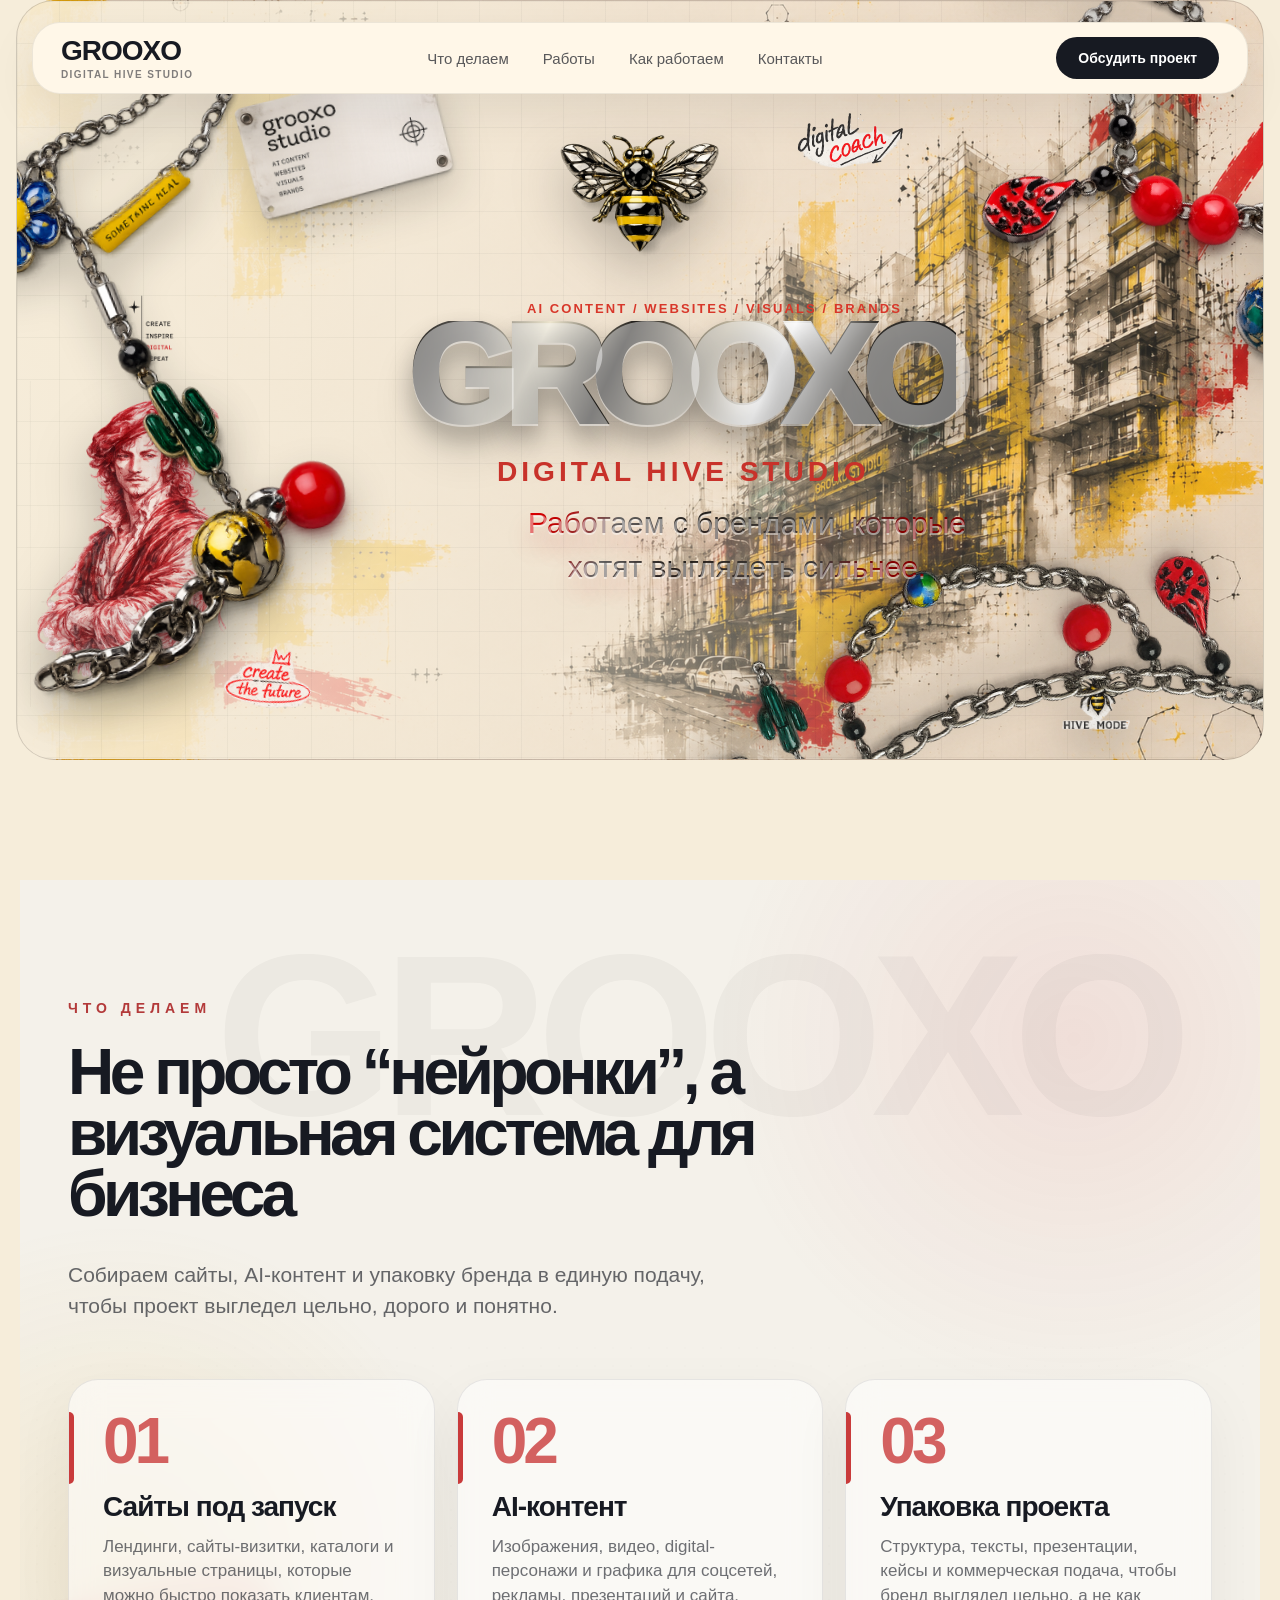
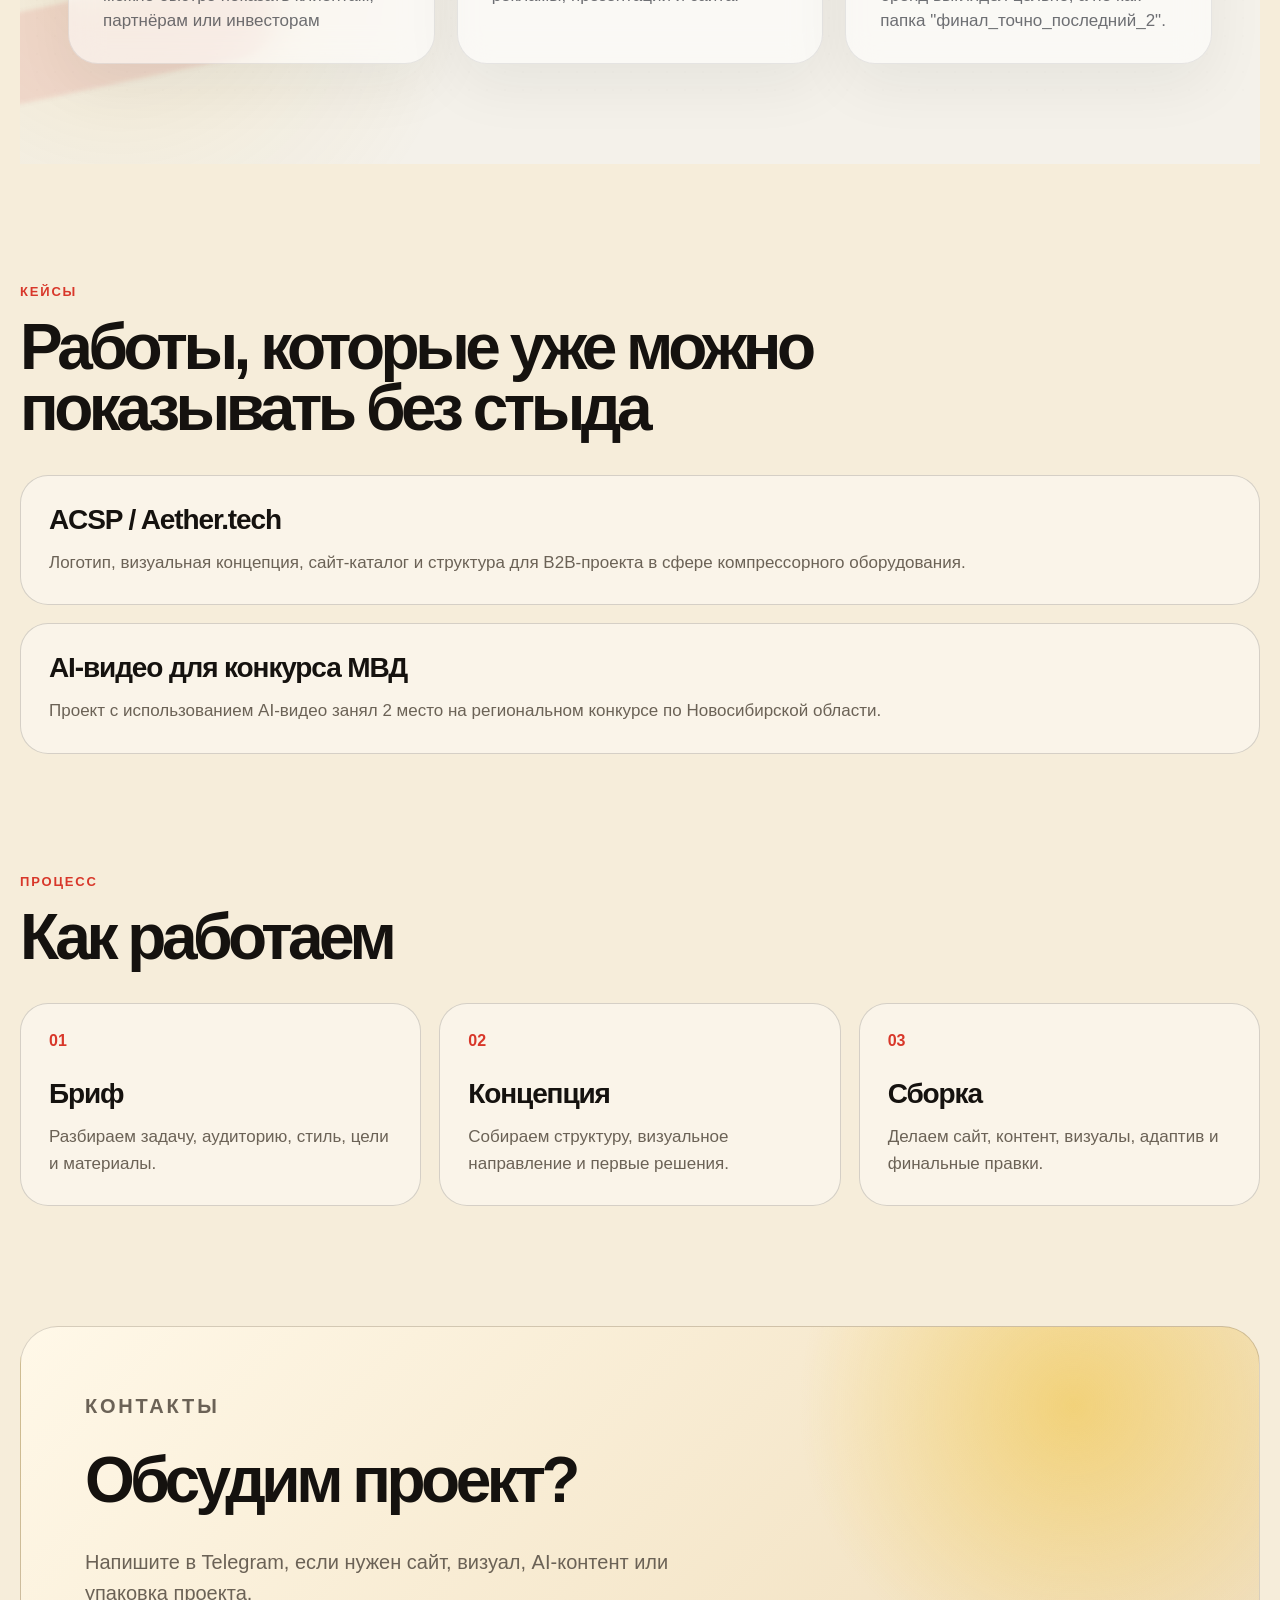
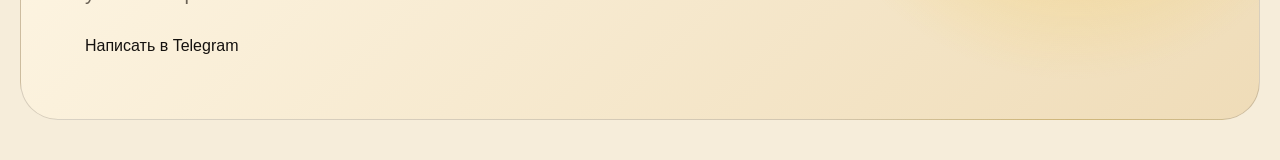
==== commit 97ee8002: "2block" ====
--- a/index.html
+++ b/index.html
@@ -23,11 +23,11 @@
       <a href="#process">Как работаем</a >
       <a href="#contact">Контакты</a >
     </nav>
-    <a href="#contacts" class="header-btn">Обсудить проект</a>
+    <a href="#contact" class="header-btn">Обсудить проект</a>
   </header>
 
   <main>
-    <section class="hero">
+    <section class="hero" id="hero">
   <img class="decor decor--chain-left" src="assets/images/chain-left.png" alt="Цепь металлическая1">
   <img class="decor decor--chain-right" src="assets/images/chain-right.png" alt="Цепь металлическая2">
   <img class="decor decor--chain-bottom" src="assets/images/chain-bottom.png" alt="Цепь металлическая3">
@@ -55,25 +55,37 @@
   </div>
 </section>
 
-    <section class="section" id="services">
-      <p class="section__label">Что делаем</p >
-      <h2>Не просто “нейронки”, а визуальная система для бизнеса</h2>
+    <section class="section services" id="services">
+      <div class="container">
+      <p class="section-label">Что делаем</p >
+      
+        <h2 class="services__title">
+        Не просто “нейронки”, а визуальная система для бизнеса
+      </h2>
 
-      <div class="cards">
-        <article class="card">
-          <h3>Сайты</h3>
-          <p>Лендинги, сайты-визитки, каталоги и визуальные страницы под запуск.</p >
+      <p class="services__lead">
+        Собираем сайты, AI-контент и упаковку бренда  в единую подачу, чтобы проект выгледел цельно, дорого и понятно.
+      </p>
+
+      <div class="services__grid">
+        <article class="service-card">
+          <span class="service-card__num">01</span>
+          <h3>Сайты под запуск</h3>
+          <p>Лендинги, сайты-визитки, каталоги и визуальные страницы, которые можно быстро показать клиентам, партнёрам или инвесторам</p >
         </article>
 
-        <article class="card">
+        <article class="service-card">
+          <span class="service-card__num">02</span>
           <h3>AI-контент</h3>
-          <p>Изображения, видео, digital-персонажи и визуалы для соцсетей и рекламы.</p >
+          <p>Изображения, видео, digital-персонажи и графика для соцсетей, рекламы, презентаций и сайта.</p >
         </article>
 
-        <article class="card">
-          <h3>Упаковка</h3>
-          <p>Структура, тексты, презентации, кейсы и коммерческая подача проекта.</p >
+        <article class="service-card">
+          <span class="service-card__num">03</span>
+          <h3>Упаковка проекта</h3>
+          <p>Структура, тексты, презентации, кейсы и коммерческая подача, чтобы бренд выглядел цельно, а не как папка "финал_точно_последний_2".</p >
         </article>
+       </div>
       </div>
     </section>
 
--- a/style.css
+++ b/style.css
@@ -59,7 +59,7 @@
   line-height: 1;
 }
 
-.log-maino {
+.logo-main {
   font-size: 28px;
   font-weight: 900;
   letter-spacing: -1px;
@@ -116,7 +116,7 @@
   border-radius: 999px;
   font-size: 14px;
   font-weight: 700;
-  transition: transform 0.25 ease, background 0.25 ease;
+  transition: transform 0.25s ease, background 0.25 ease;
 }
 
 .header-btn:hover {
@@ -550,6 +550,159 @@
   width: clamp(96px, 9vw, 150px);
 }
 
+.services {
+  position: relative;
+  padding: 120px 0 100px;
+  overflow: hidden;
+  background: 
+   radial-gradient(circle at 85% 18%, rgba(201, 59, 59,0.10), transparent 28%),
+   radial-gradient(circle at 8% 78%, rgba(218, 165, 32,0.12), transparent 26%),
+   #f4f1ea;
+}
+
+.services::before {
+  content: "GROOXO";
+  position: absolute;
+  right: 80px;
+  top: 40px;
+  z-index: 0;
+  font-size: clamp(120px, 18vw, 260px);
+  font-weight: 900;
+  letter-spacing: -12px;
+  color: rgba(23, 26, 34, 0.035);
+  line-height: 1;
+  pointer-events: none;
+}
+
+.services::after {
+  content: "";
+  position: absolute;
+  left: -80px;
+  bottom: 80px;
+  z-index: 0;
+  width: 340px;
+  height: 90px;
+  background: rgba(201, 59, 59, 0.12);
+  border-radius: 999px;
+  transform: rotate(-12deg);
+  filter: blur(2px);
+  pointer-events: none;
+}
+
+.services .container{
+  position: relative;
+  z-index: 2;
+}
+
+.services__grid::before{
+  content: "";
+  position: absolute;
+  inset: -40px;
+  background-image: radial-gradient(rgba(23, 26, 34, 0.12) 1px, transparent 1px);
+  background-size: 18px 18px;
+  opacity: 0.08;
+  pointer-events: none;
+}
+
+.container {
+  width: calc(100% - 96px);
+  max-width: 1280px;
+  margin: 0 auto;
+}
+
+.section-label {
+  margin: 0 0 26px;
+  color: #b33a3a;
+  font-size: 14px;
+  font-weight: 900;
+  letter-spacing: 5px;
+  text-transform: uppercase;
+}
+
+.services__title {
+  max-width: 980px;
+  margin: 0;
+  color: #171a22;
+  font-size: clamp(46px, 6vw, 86px);
+  line-height: 0.95;
+  letter-spacing: -4px;
+  font-weight: 900;
+}
+
+.services__lead {
+  max-width: 680px;
+  margin: 28px 0 0;
+  color: rgba(23, 26, 34, 0.65);
+  font-size: 21px;
+  line-height: 1.45;
+}
+
+.services__grid {
+  position: relative;
+  display: grid;
+  grid-template-columns: repeat(3, 1fr);
+  gap: 22px;
+  margin-top: 58px;
+}
+
+.service-card {
+  position: relative;
+  min-height: 190px;
+  padding: 34px 34px 30px;
+  border-radius: 30px;
+  background: rgba(255, 255, 255, 0.54);
+  border: 1px solid rgba(23, 26, 34, 0.09);
+  box-shadow: 0 22px 60px rgba(23, 26, 34, 0.06);
+  backdrop-filter: blur(16px);
+  -webkit-backdrop-filter: blur(16px);
+  overflow: hidden;
+  transition: transform 0.25s ease, box-shadow 0.25s ease, border-color 0.25s ease;
+}
+
+.service-card::before {
+  content: "";
+  position: absolute;
+  left: 0;
+  top: 32px;
+  width: 5px;
+  height: 72px;
+  background: #c93b3b;
+  border-radius: 0 999px 999px 0;
+}
+
+.service-card:hover {
+  transform: translateY(-8px);
+  border-color: rgba(201, 59, 59, 0.3);
+  box-shadow: 0 28px 80px rgba(23, 26, 34, 0.12);
+}
+
+.service-card__num {
+  display: block;
+  margin-bottom: 24px;
+  color: rgba(201, 59, 59, 0.8);
+  font-size: 64px;
+  line-height: 0.85;
+  font-weight: 900;
+  letter-spacing: -4px;
+}
+
+.service-card h3 {
+  margin: 0 0 14px;
+  color: #171a22;
+  font-size: 28px;
+  line-height: 1;
+  font-weight: 900;
+  letter-spacing: -1px;
+}
+
+.service-card p {
+  margin: 0;
+  max-width: 320px;
+  color: rgba(23, 26, 34, 0.62);
+  font-size: 17px;
+  line-height: 1.45;
+}
+
 /* Мобильная версия */
 @media (max-width: 768px) {
   .header{
@@ -662,4 +815,94 @@
   .decor--text-create-inspire {
     display: none;
   }
+}
+
+@media (max-width: 900px) {
+  .services {
+    padding: 90px 0 80px;
+  }
+
+  .container {
+    width: calc(100% - 36px);
+  }
+
+  .services__title {
+    font-size: clamp(42px, 13vw, 64px);
+    line-height: 0.96;
+    letter-spacing: -2.5px;
+  }
+
+  .services__lead {
+    margin-top: 22px;
+    font-size: 18px;
+  }
+
+  .services__grid {
+    grid-template-columns: 1fr;
+    gap: 16px;
+    margin-top: 38px;
+  }
+
+  .service-card {
+    min-height: auto;
+    padding: 28px 26px 26px;
+    border-radius: 24px;
+  }
+
+  .service-card__num {
+    margin-bottom: 24px;
+  }
+
+  .service-card h3 {
+    font-size: 26px;
+  }
+
+  .service-card p {
+    font-size: 16px;
+  }
+}
+
+@media (max-width: 900px) {
+  .services {
+    padding: 90px 0 80px;
+  }
+
+  .container {
+    width: calc(100% - 36px);
+  }
+
+  .services__title {
+    font-size: clamp(42px, 13vw, 64px);
+    line-height: 0.96;
+    letter-spacing: -2.5px;
+  }
+
+  .services__lead {
+    margin-top: 22px;
+    font-size: 18px;
+  }
+
+  .services__grid {
+    grid-template-columns: 1fr;
+    gap: 16px;
+    margin-top: 38px;
+  }
+
+  .service-card {
+    min-height: auto;
+    padding: 28px 26px 26px;
+    border-radius: 24px;
+  }
+
+  .service-card__num {
+    margin-bottom: 24px;
+  }
+
+  .service-card h3 {
+    font-size: 26px;
+  }
+
+  .service-card p {
+    font-size: 16px;
+  }
 }
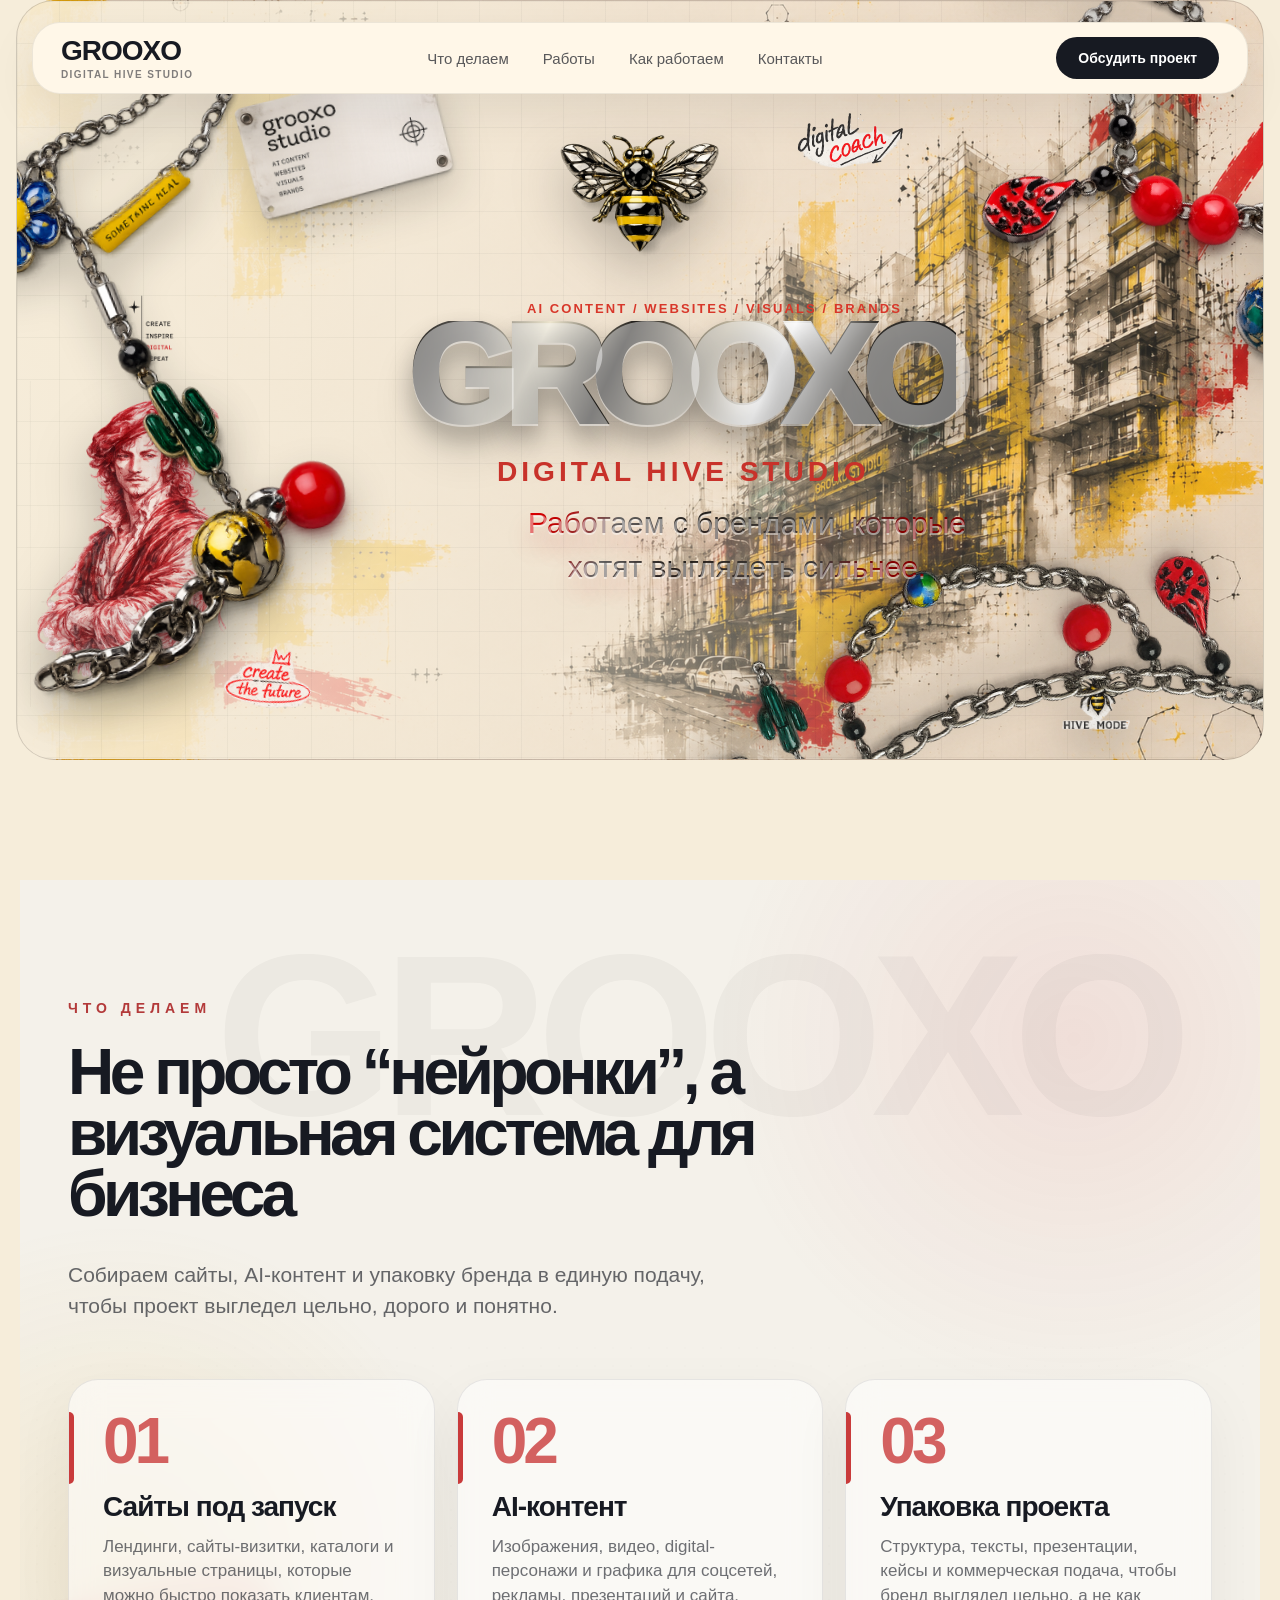
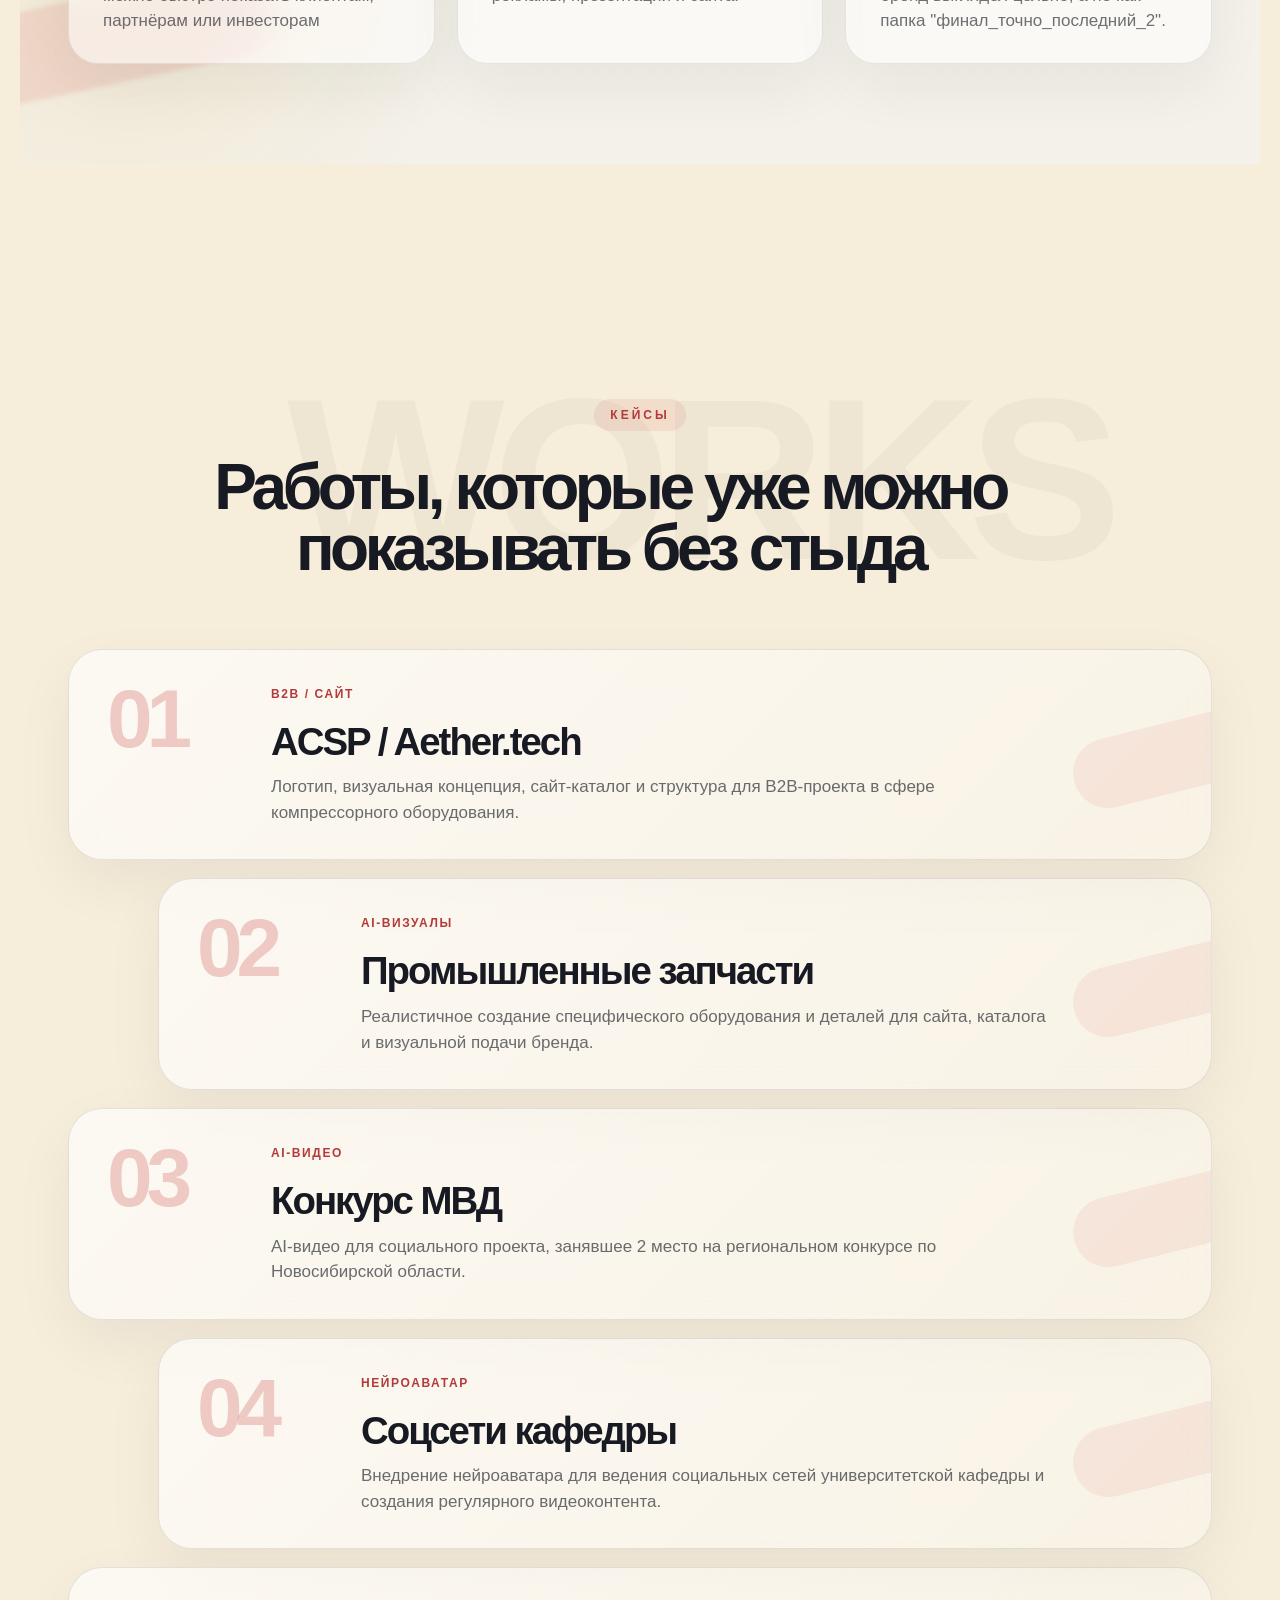
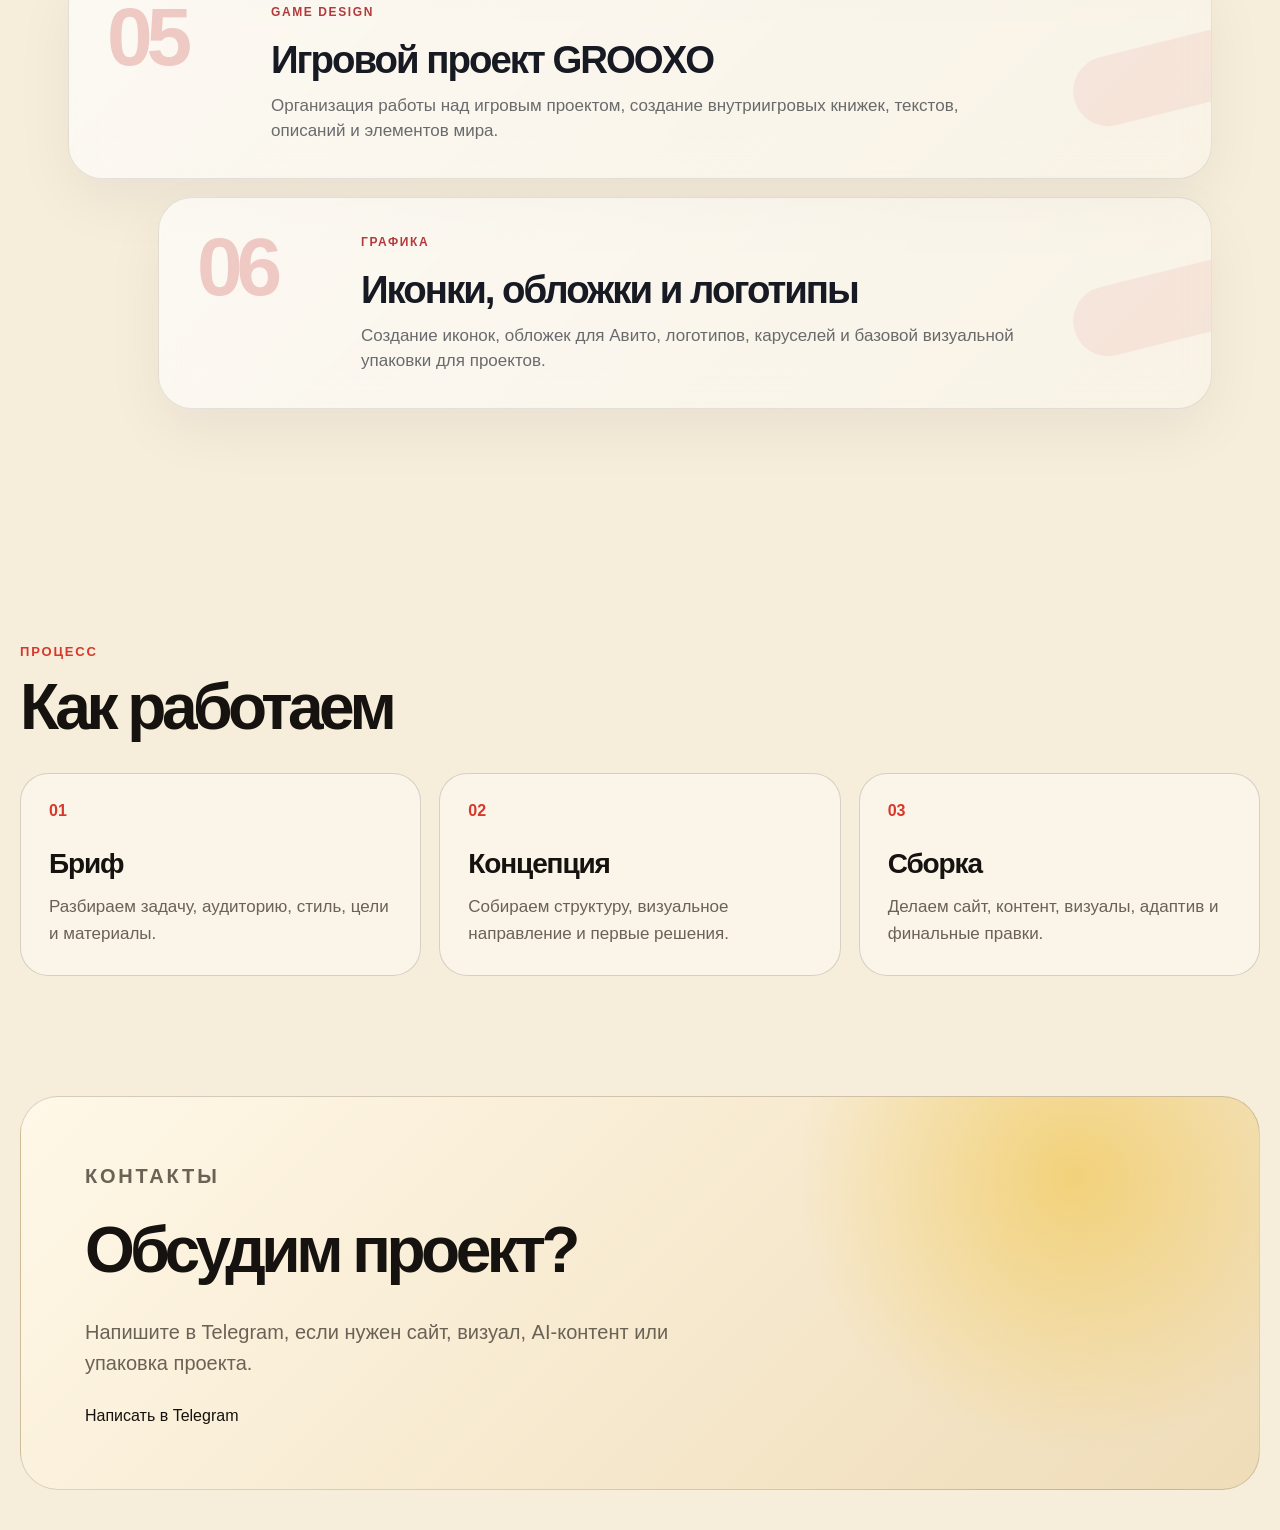
==== commit e1dc6b33: "3blok" ====
--- a/index.html
+++ b/index.html
@@ -89,26 +89,97 @@
       </div>
     </section>
 
-    <section class="section" id="cases">
+    <section class="section cases" id="cases">
+  <div class="container">
+    <div class="cases__head">
       <p class="section__label">Кейсы</p >
-      <h2>Работы, которые уже можно показывать без стыда</h2>
-
-      <div class="case">
-        <h3>ACSP / Aether.tech</h3>
-        <p>
-          Логотип, визуальная концепция, сайт-каталог и структура для B2B-проекта
-          в сфере компрессорного оборудования.
-        </p >
-      </div>
-
-      <div class="case">
-        <h3>AI-видео для конкурса МВД</h3>
-        <p>
-          Проект с использованием AI-видео занял 2 место на региональном конкурсе
-          по Новосибирской области.
-        </p >
-      </div>
-    </section>
+
+      <h2 class="cases__title">
+        Работы, которые уже можно показывать без стыда
+      </h2>
+    </div>
+
+    <div class="cases__list">
+      <article class="case-row">
+        <span class="case-row__num">01</span>
+
+        <div class="case-row__content">
+          <span class="case-row__tag">B2B / сайт</span>
+          <h3>ACSP / Aether.tech</h3>
+          <p>
+            Логотип, визуальная концепция, сайт-каталог и структура для B2B-проекта
+            в сфере компрессорного оборудования.
+          </p >
+        </div>
+      </article>
+
+      <article class="case-row">
+        <span class="case-row__num">02</span>
+
+        <div class="case-row__content">
+          <span class="case-row__tag">AI-визуалы</span>
+          <h3>Промышленные запчасти</h3>
+          <p>
+            Реалистичное создание специфического оборудования и деталей для сайта,
+            каталога и визуальной подачи бренда.
+          </p >
+        </div>
+      </article>
+
+      <article class="case-row">
+        <span class="case-row__num">03</span>
+
+        <div class="case-row__content">
+          <span class="case-row__tag">AI-видео</span>
+          <h3>Конкурс МВД</h3>
+          <p>
+            AI-видео для социального проекта, занявшее 2 место на региональном
+            конкурсе по Новосибирской области.
+          </p >
+        </div>
+      </article>
+
+      <article class="case-row">
+        <span class="case-row__num">04</span>
+
+        <div class="case-row__content">
+          <span class="case-row__tag">Нейроаватар</span>
+          <h3>Соцсети кафедры</h3>
+          <p>
+            Внедрение нейроаватара для ведения социальных сетей университетской
+            кафедры и создания регулярного видеоконтента.
+          </p >
+        </div>
+      </article>
+
+      <article class="case-row">
+        <span class="case-row__num">05</span>
+
+        <div class="case-row__content">
+          <span class="case-row__tag">Game design</span>
+          <h3>Игровой проект GROOXO</h3>
+          <p>
+            Организация работы над игровым проектом, создание внутриигровых книжек,
+            текстов, описаний и элементов мира.
+          </p >
+        </div>
+      </article>
+
+      <article class="case-row">
+        <span class="case-row__num">06</span>
+
+        <div class="case-row__content">
+          <span class="case-row__tag">Графика</span>
+          <h3>Иконки, обложки и логотипы</h3>
+          <p>
+            Создание иконок, обложек для Авито, логотипов, каруселей и базовой
+            визуальной упаковки для проектов.
+          </p >
+        </div>
+      </article>
+    </div>
+  </div>
+</section>
 
     <section class="section" id="process">
       <p class="section__label">Процесс</p >
--- a/style.css
+++ b/style.css
@@ -703,6 +703,156 @@
   line-height: 1.45;
 }
 
+.cases {
+  position: relative;
+  padding: 115px 0;
+  overflow: hidden;
+}
+
+.cases::before {
+  content: "WORKS";
+  position: absolute;
+  right: 150px;
+  top: 80px;
+  z-index: 0;
+  font-size: clamp(120px, 18vw, 260px);
+  font-weight: 900;
+  letter-spacing: -12px;
+  color: rgba(23, 26, 34, 0.035);
+  line-height: 1;
+  pointer-events: none;
+}
+
+.cases .container {
+  position: relative;
+  z-index: 2;
+}
+
+.cases__head {
+  max-width: 980px;
+  margin: 0 auto;
+  text-align: center;
+}
+
+.cases__title {
+  max-width: 980px;
+  margin: 0 auto;
+  color: #171a22;
+  font-size: clamp(48px, 6.6vw, 78px);
+  line-height: 0.95;
+  letter-spacing: -4px;
+  font-weight: 900;
+}
+
+.cases__list {
+  margin-top: 70px;
+  display: flex;
+  flex-direction: column;
+  gap: 18px;
+}
+
+.case-row {
+  position: relative;
+  display: grid;
+  grid-template-columns: 130px 1fr;
+  gap: 34px;
+  align-items: stretch;
+  min-height: 190px;
+  padding: 34px 38px;
+  border-radius: 34px;
+  border: 1px solid rgba(23, 26, 34, 0.1);
+  background:
+    linear-gradient(
+      135deg,
+      rgba(255, 255, 255, 0.68),
+      rgba(255, 255, 255, 0.32)
+    );
+  box-shadow: 0 22px 60px rgba(23, 26, 34, 0.055);
+  backdrop-filter: blur(16px);
+  -webkit-backdrop-filter: blur(16px);
+  overflow: hidden;
+  transition: transform 0.25s ease, box-shadow 0.25s ease, border-color 0.25s ease;
+}
+
+.case-row:nth-child(even) {
+  margin-left: 90px;
+}
+
+.case-row:hover {
+  transform: translateY(-6px);
+  border-color: rgba(201, 59, 59, 0.28);
+  box-shadow: 0 30px 90px rgba(23, 26, 34, 0.12);
+}
+
+.case-row::after {
+  content: "";
+  position: absolute;
+  right: -80px;
+  top: 50%;
+  width: 220px;
+  height: 70px;
+  background: rgba(201, 59, 59, 0.08);
+  border-radius: 999px;
+  transform: translateY(-50%) rotate(-14deg);
+  pointer-events: none;
+}
+
+.case-row__num {
+  color: rgba(201, 59, 59, 0.25);
+  font-size: 82px;
+  line-height: 0.85;
+  font-weight: 900;
+  letter-spacing: -6px;
+}
+
+.case-row__content {
+  position: relative;
+  z-index: 2;
+  max-width: 760px;
+}
+
+.case-row__tag {
+  display: inline-flex;
+  margin-bottom: 22px;
+  color: #b33a3a;
+  font-size: 12px;
+  font-weight: 900;
+  letter-spacing: 1.6px;
+  text-transform: uppercase;
+}
+
+.case-row h3 {
+  margin: 0 0 14px;
+  color: #171a22;
+  font-size: clamp(28px, 3vw, 44px);
+  line-height: 0.98;
+  font-weight: 900;
+  letter-spacing: -2px;
+}
+
+.case-row p {
+  margin: 0;
+  max-width: 690px;
+  color: rgba(23, 26, 34, 0.64);
+  font-size: 17px;
+  line-height: 1.5;
+}
+
+.cases .section__label {
+  display: inline-flex;
+  align-items: center;
+  justify-content: center;
+  margin: 0 0 26px;
+  padding: 9px 16px;
+  border-radius: 999px;
+  background: rgba(201, 59, 59, 0.09);
+  color: #b33a3a;
+  font-size: 12px;
+  font-weight: 900;
+  letter-spacing: 3px;
+  text-transform: uppercase;
+}
+
 /* Мобильная версия */
 @media (max-width: 768px) {
   .header{
@@ -905,4 +1055,62 @@
   .service-card p {
     font-size: 16px;
   }
+}
+
+@media (max-width: 900px) {
+  .cases {
+    padding: 90px 0;
+  }
+
+  .cases__head {
+    display: block;
+  }
+
+  .cases__title {
+    font-size: clamp(40px, 12vw, 62px);
+    line-height: 0.96;
+    letter-spacing: -2.5px;
+  }
+
+  .cases__list {
+    margin-top: 42px;
+    gap: 16px;
+  }
+
+  .case-row {
+    grid-template-columns: 1fr;
+    gap: 22px;
+    min-height: auto;
+    padding: 28px 26px;
+    border-radius: 26px;
+  }
+
+  .case-row:nth-child(even) {
+    margin-left: 0;
+  }
+
+  .case-row__num {
+    font-size: 56px;
+    letter-spacing: -4px;
+  }
+
+  .case-row__tag {
+    margin-bottom: 18px;
+  }
+
+  .case-row h3 {
+    font-size: 28px;
+    letter-spacing: -1.5px;
+  }
+
+  .case-row p {
+    font-size: 16px;
+  }
+
+  .cases::before {
+    right: -80px;
+    top: 70px;
+    font-size: 110px;
+    letter-spacing: -6px;
+  }
 }
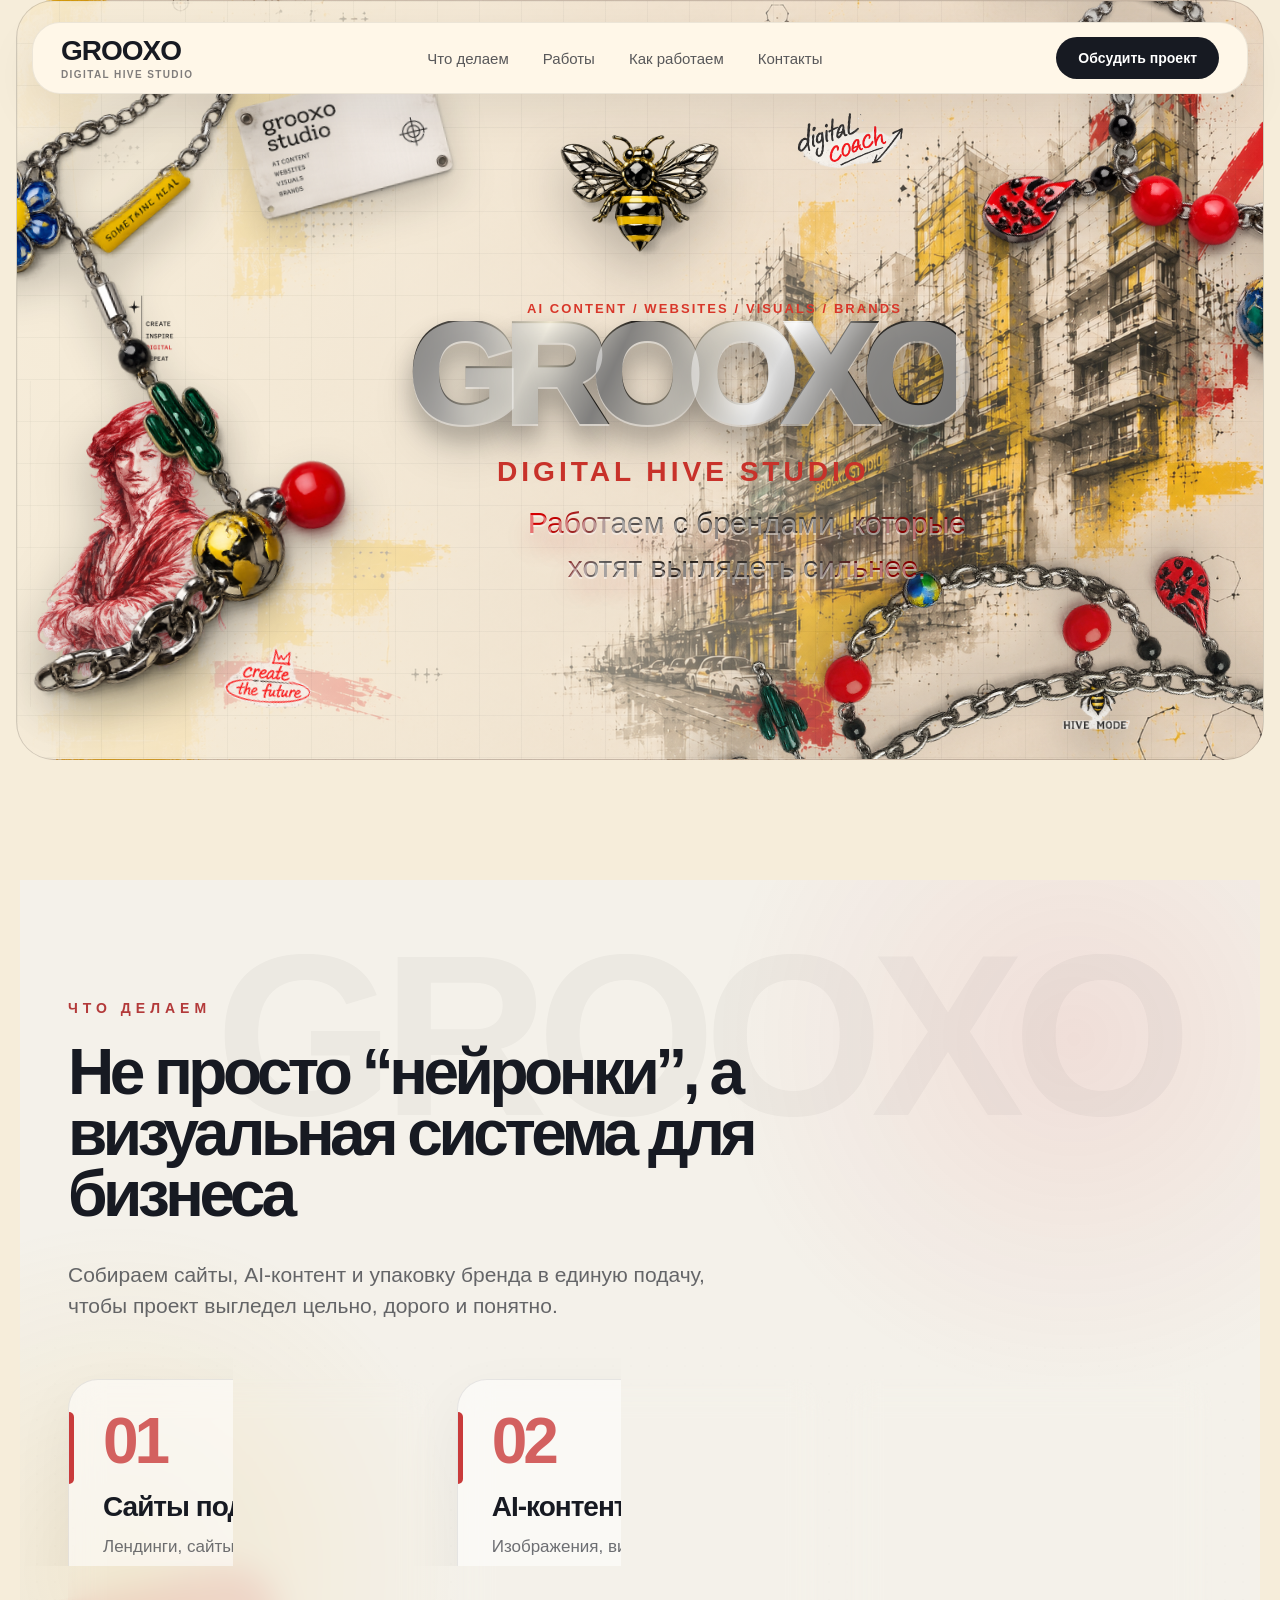
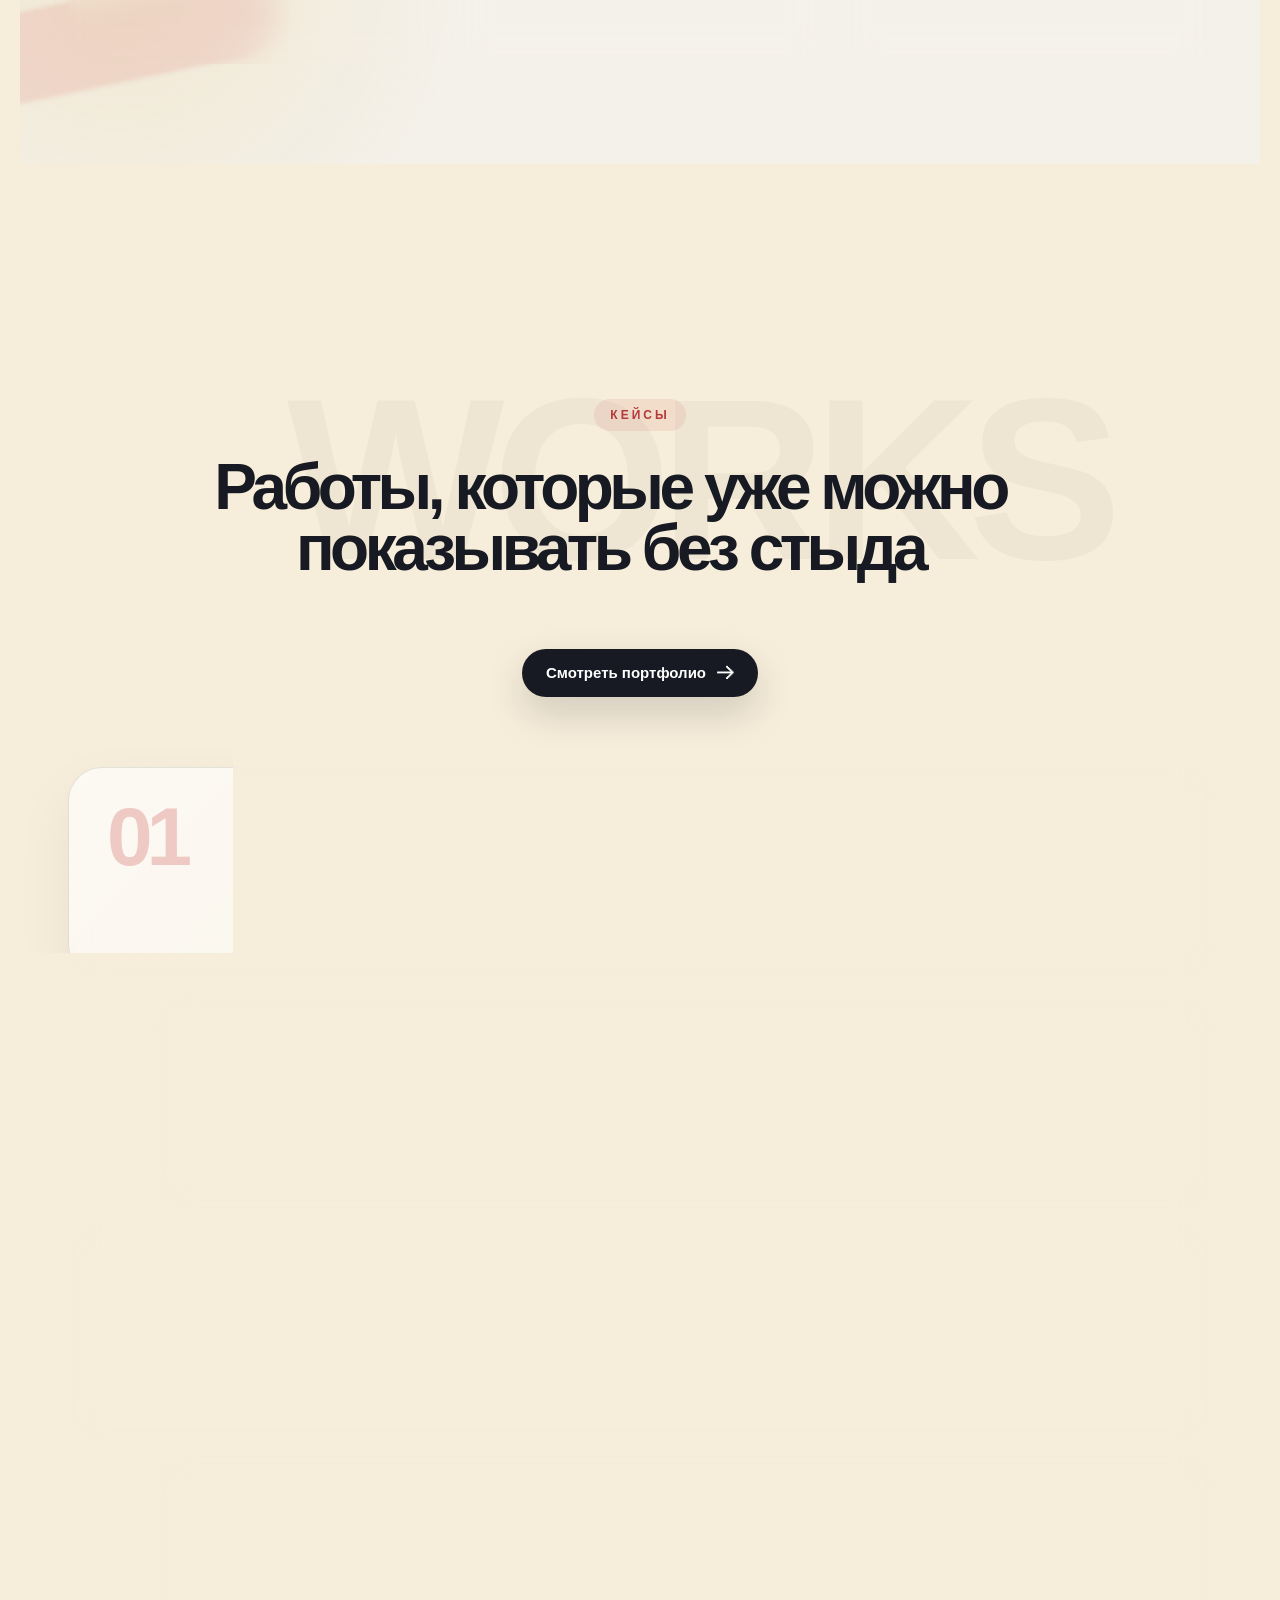
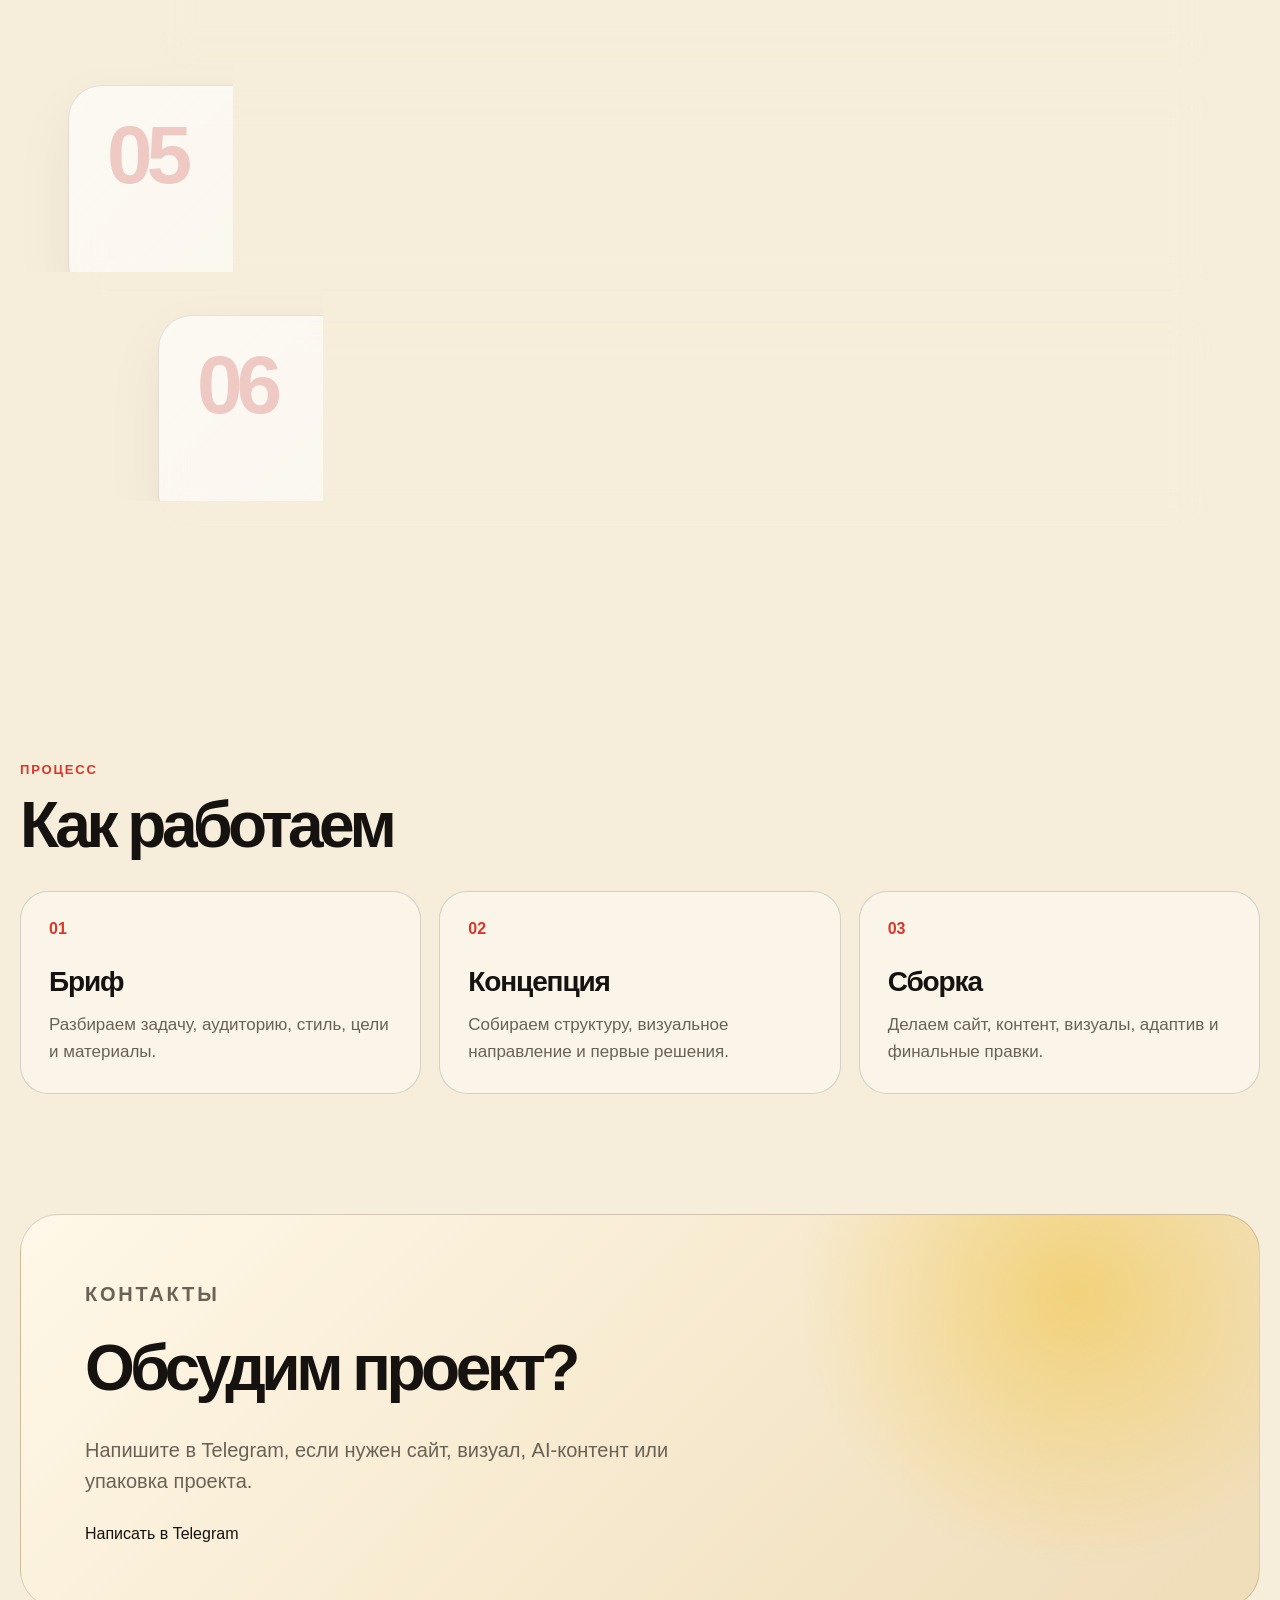
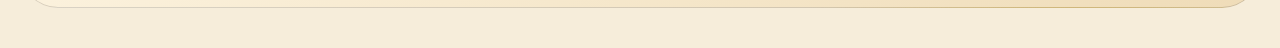
==== commit de39b9b6: "portfolio" ====
--- a/index.html
+++ b/index.html
@@ -97,6 +97,10 @@
       <h2 class="cases__title">
         Работы, которые уже можно показывать без стыда
       </h2>
+      <a class="cases__btn" href="portfolio.html">
+        Смотреть портфолио <span>🡢</span>
+      </a>
+
     </div>
 
     <div class="cases__list">
--- a/style.css
+++ b/style.css
@@ -853,6 +853,38 @@
   text-transform: uppercase;
 }
 
+.cases__btn {
+  display: inline-flex;
+  align-items: center;
+  justify-content: center;
+  margin-top: 34px;
+  padding: 15px 24px;
+  border-radius: 999px;
+  background: #171a22;
+  color: #fff;
+  font-size: 15px;
+  font-weight: 800;
+  text-decoration: none;
+  box-shadow: 0 16px 38px rgba(23, 26, 34, 0.16);
+  transition: transform 0.25s ease, background 0.25s ease, box-shadow 0.25s ease;
+}
+
+.cases__btn:hover {
+  transform: translateY(-3px);
+  background: #c93b3b;
+  box-shadow: 0 22px 50px rgba(201, 59, 59, 0.22);
+}
+.cases__btn span {
+  margin-left: 10px;
+  font-size: 18px;
+  line-height: 1;
+  transition: transform 0.25s ease;
+}
+
+.cases__btn:hover span {
+  transform: translateX(4px);
+}
+
 /* Мобильная версия */
 @media (max-width: 768px) {
   .header{
@@ -1113,4 +1145,14 @@
     font-size: 110px;
     letter-spacing: -6px;
   }
+}
+
+@media (max-width: 768px) {
+  .cases__btn {
+    width: 100%;
+    max-width: 320px;
+    margin-top: 28px;
+    padding: 14px 20px;
+    font-size: 14px;
+  }
 }
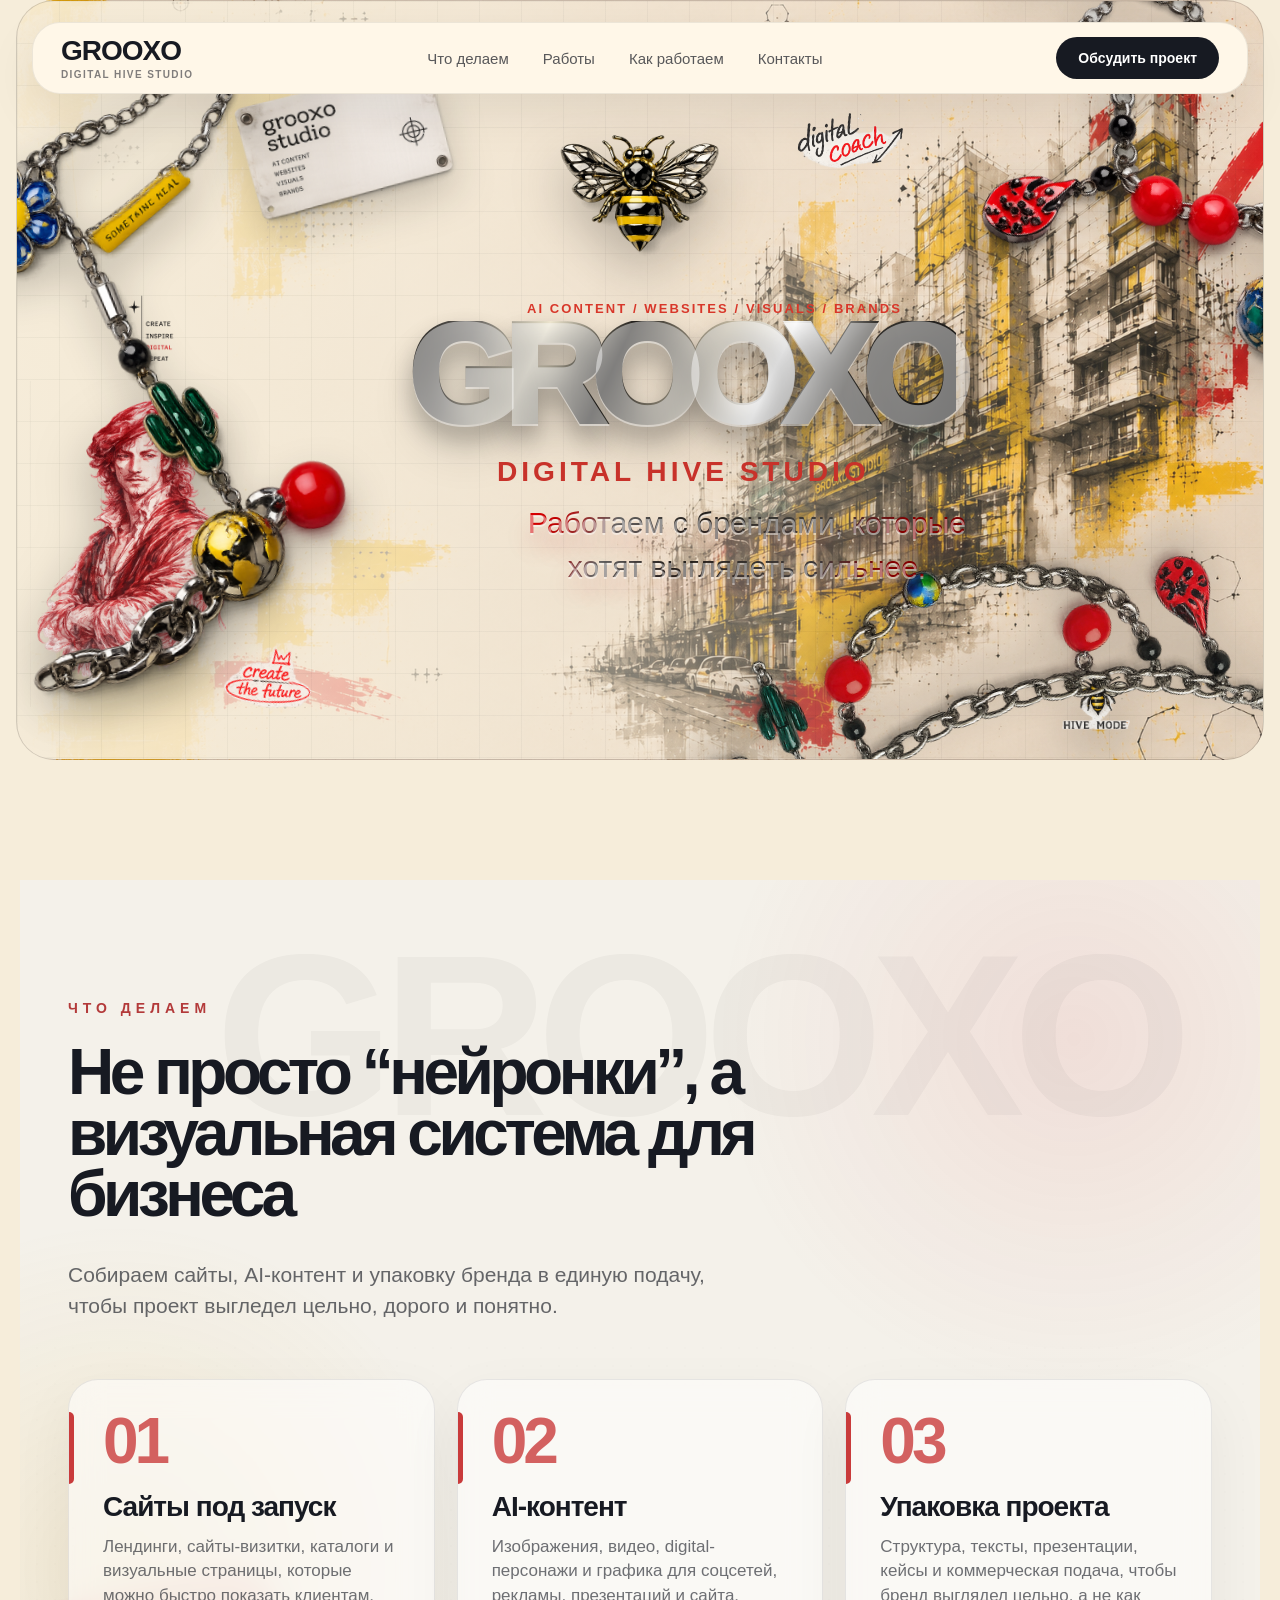
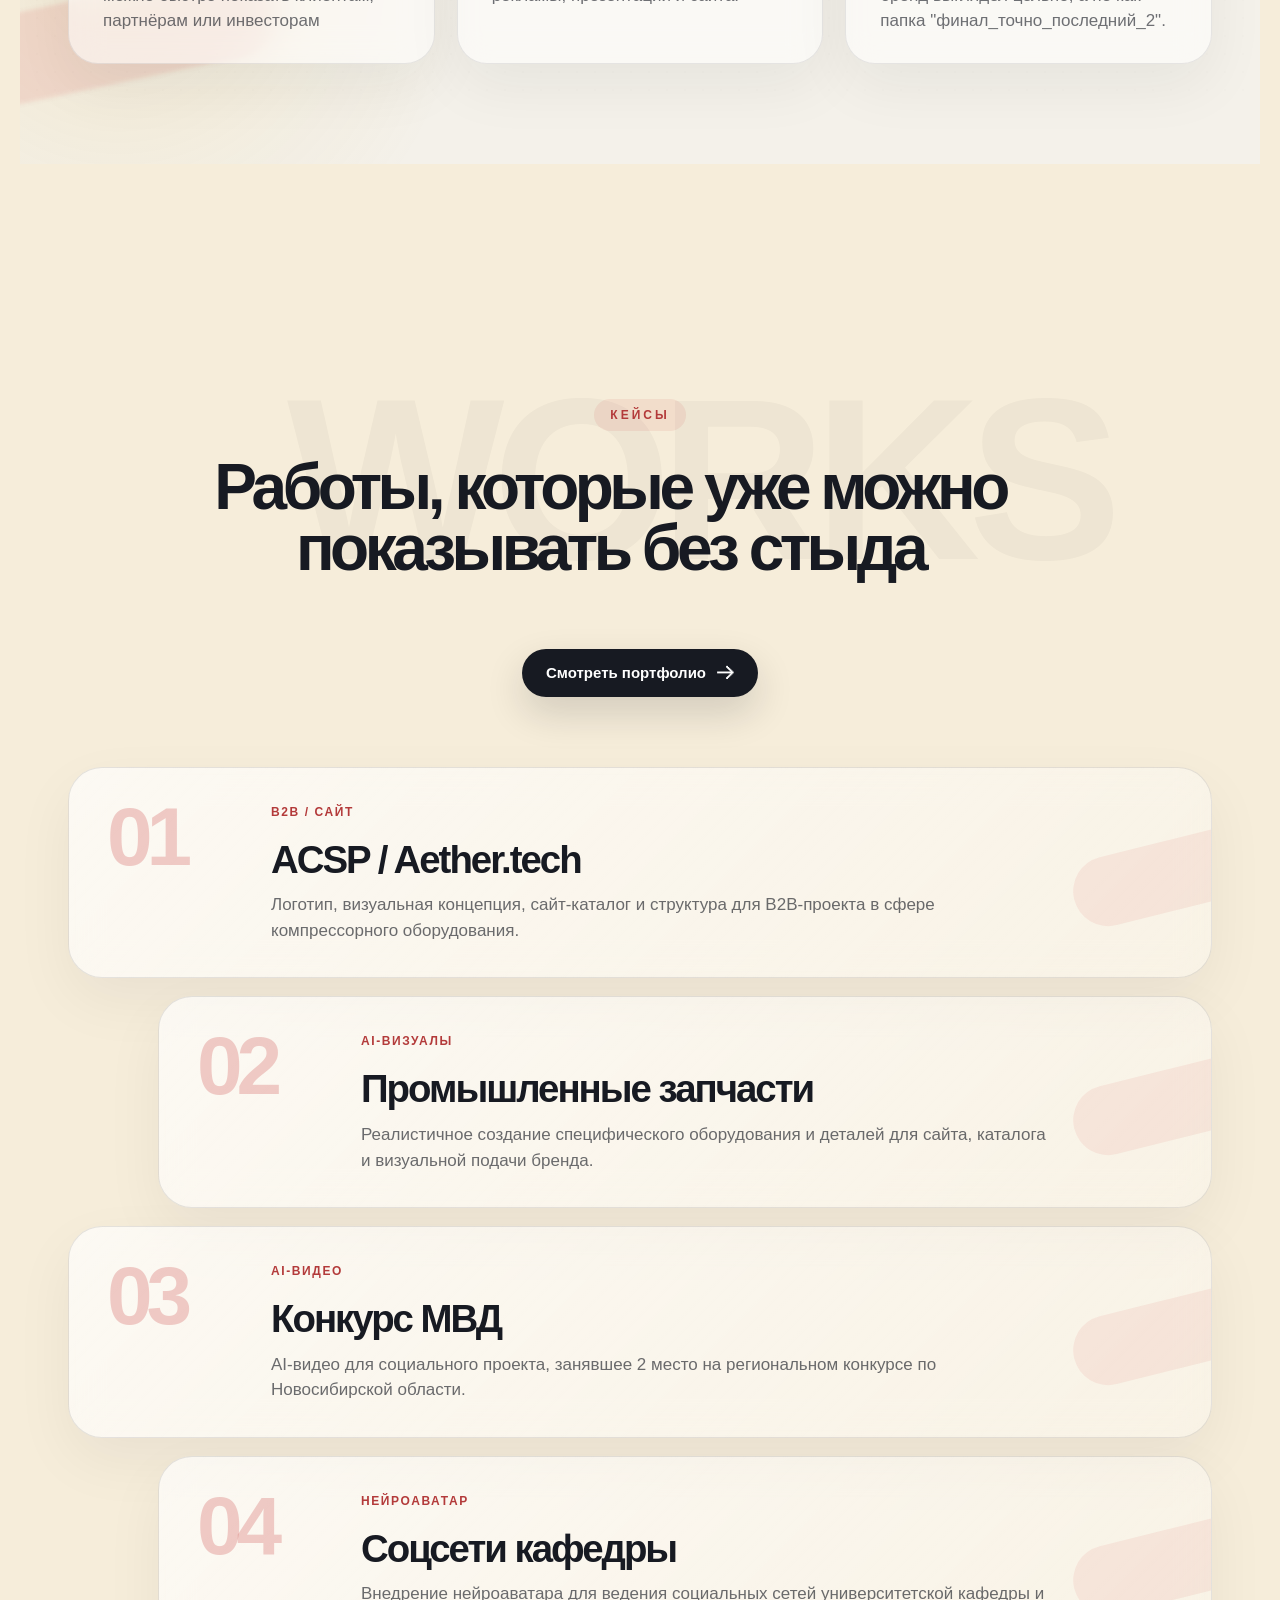
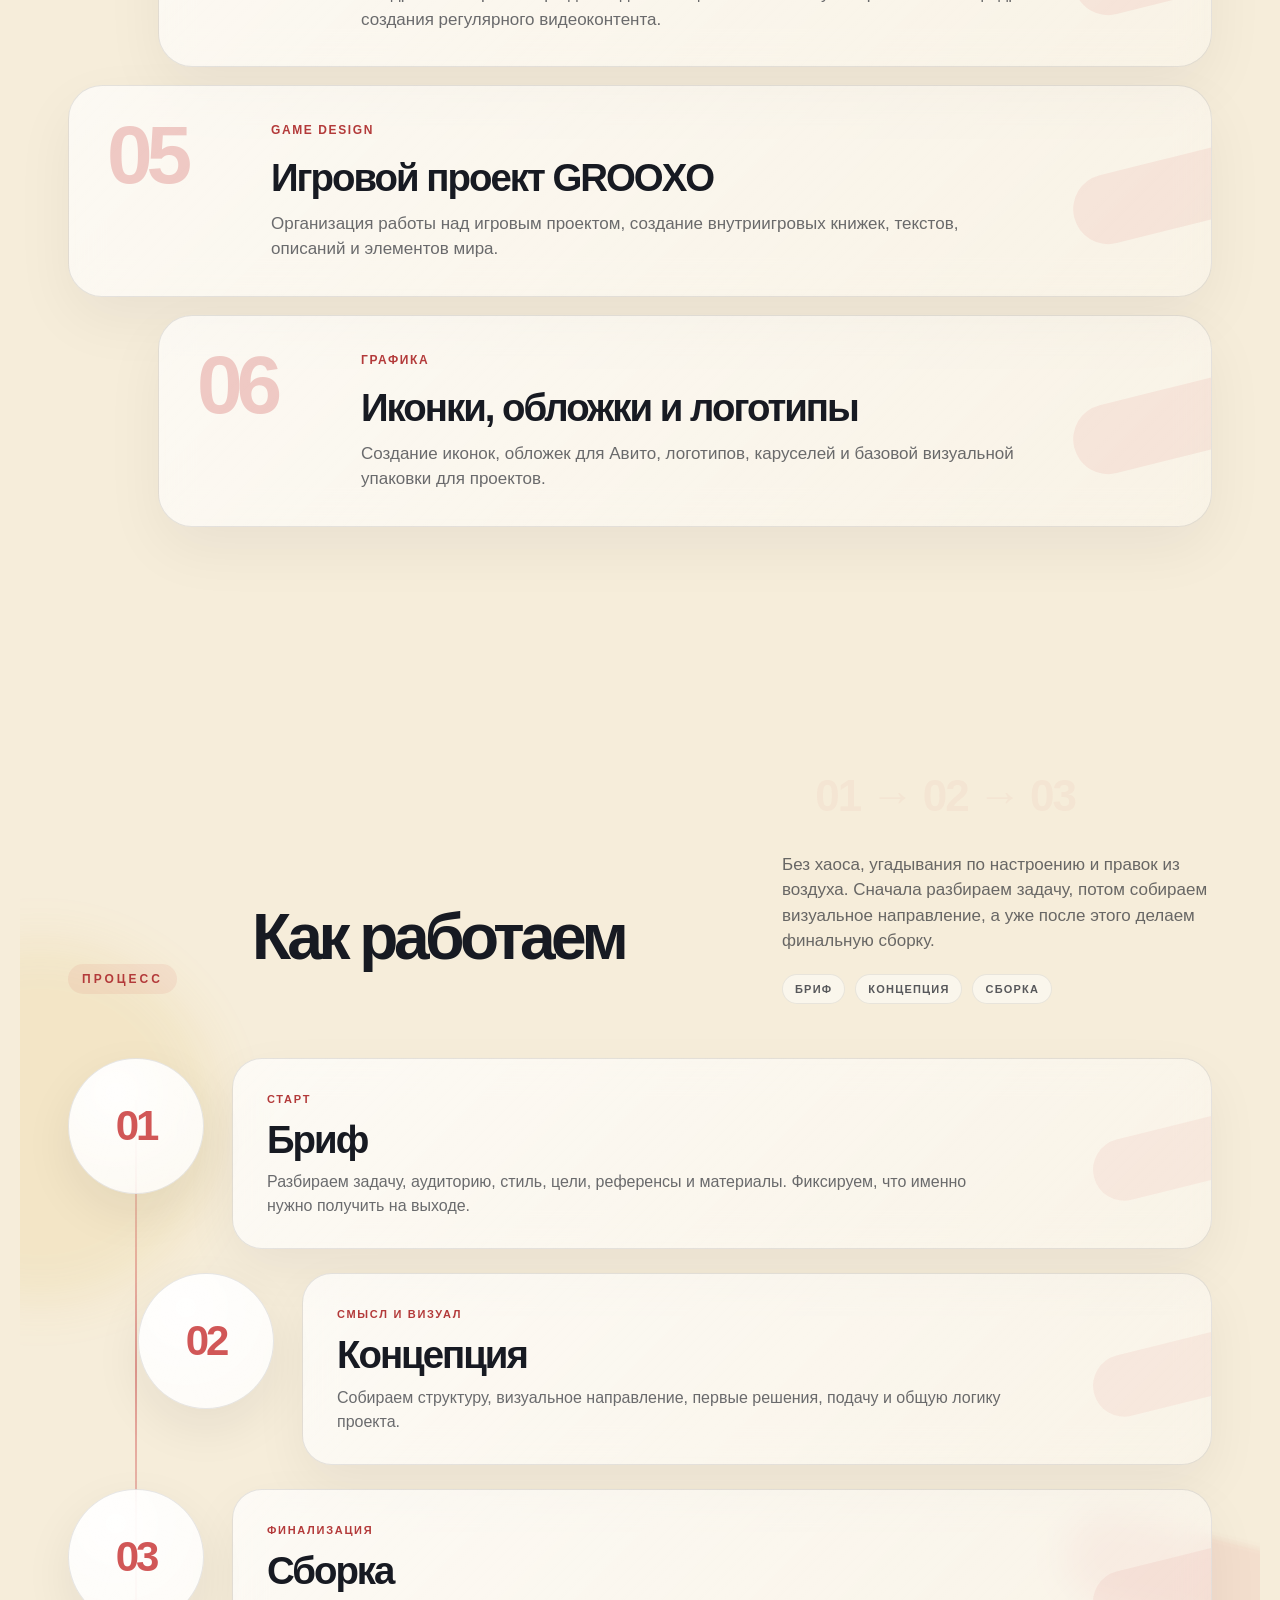
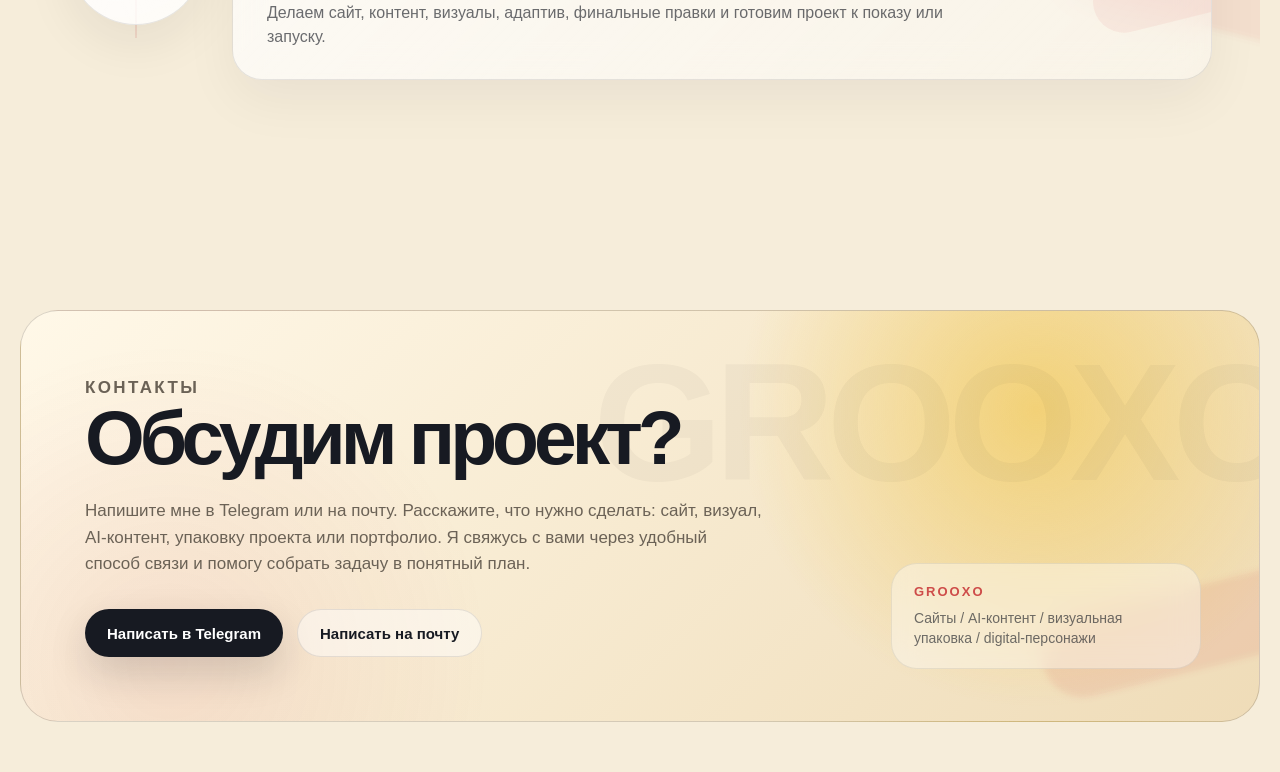
==== commit 6d4022b5: "final1" ====
--- a/index.html
+++ b/index.html
@@ -185,39 +185,104 @@
   </div>
 </section>
 
-    <section class="section" id="process">
+<section class="section process" id="process">
+  <div class="container">
+
+    <div class="process__head">
       <p class="section__label">Процесс</p >
-      <h2>Как работаем</h2>
-
-      <div class="steps">
-        <div class="step">
-          <span>01</span>
+
+      <h2 class="process__title">
+        Как работаем
+      </h2>
+
+      <div class="process__side">
+        <p class="process__lead">
+          Без хаоса, угадывания по настроению и правок из воздуха.
+          Сначала разбираем задачу, потом собираем визуальное направление,
+          а уже после этого делаем финальную сборку.
+        </p >
+
+        <div class="process__mini">
+          <span>Бриф</span>
+          <span>Концепция</span>
+          <span>Сборка</span>
+        </div>
+      </div>
+    </div>
+
+    <div class="process__timeline">
+
+      <article class="process-step">
+        <div class="process-step__num">01</div>
+
+        <div class="process-step__content">
+          <span>Старт</span>
           <h3>Бриф</h3>
-          <p>Разбираем задачу, аудиторию, стиль, цели и материалы.</p >
-        </div>
-
-        <div class="step">
-          <span>02</span>
+          <p>
+            Разбираем задачу, аудиторию, стиль, цели, референсы и материалы.
+            Фиксируем, что именно нужно получить на выходе.
+          </p >
+        </div>
+      </article>
+
+      <article class="process-step">
+        <div class="process-step__num">02</div>
+
+        <div class="process-step__content">
+          <span>Смысл и визуал</span>
           <h3>Концепция</h3>
-          <p>Собираем структуру, визуальное направление и первые решения.</p >
-        </div>
-
-        <div class="step">
-          <span>03</span>
+          <p>
+            Собираем структуру, визуальное направление, первые решения,
+            подачу и общую логику проекта.
+          </p >
+        </div>
+      </article>
+
+      <article class="process-step">
+        <div class="process-step__num">03</div>
+
+        <div class="process-step__content">
+          <span>Финализация</span>
           <h3>Сборка</h3>
-          <p>Делаем сайт, контент, визуалы, адаптив и финальные правки.</p >
-        </div>
-      </div>
-    </section>
-
-    <section class="contact" id="contact">
-      <p class="section__label">Контакты</p >
-      <h2>Обсудим проект?</h2>
-      <p>Напишите в Telegram, если нужен сайт, визуал, AI-контент или упаковка проекта.</p >
-      <a class="button button--primary" href="https://t.me/SttrelG">Написать в Telegram</a >
-    </section>
-  </main>
-
-  <script src="script.js"></script>
+          <p>
+            Делаем сайт, контент, визуалы, адаптив, финальные правки
+            и готовим проект к показу или запуску.
+          </p >
+        </div>
+      </article>
+
+    </div>
+
+  </div>
+</section>
+
+<section class="contact" id="contact">
+  <div class="contact__content">
+    <p class="section__label">Контакты</p >
+
+    <h2>Обсудим проект?</h2>
+
+    <p class="contact__text">
+      Напишите мне в Telegram или на почту. Расскажите, что нужно сделать:
+      сайт, визуал, AI-контент, упаковку проекта или портфолио. Я свяжусь с вами
+      через удобный способ связи и помогу собрать задачу в понятный план.
+    </p >
+
+    <div class="contact__actions">
+      <a class="contact__btn contact__btn--dark" href=" " target="_blank">
+        Написать в Telegram
+      </a >
+
+      <a class="contact__btn contact__btn--light" href="mailto:sonya.streletskaya@gmail.com">
+        Написать на почту
+      </a >
+    </div>
+  </div>
+
+  <div class="contact__note">
+    <span>GROOXO</span>
+    <p>Сайты / AI-контент / визуальная упаковка / digital-персонажи</p >
+  </div>
+</section>
 </body>
 </html>
--- a/style.css
+++ b/style.css
@@ -302,20 +302,141 @@
 }
 
 .contact {
+  position: relative;
   width: min(100% - 32px, 1240px);
-  margin: 120px auto 40px;
+  margin: 40px auto 50px;
   padding: 64px;
   border-radius: 38px;
   border: 1px solid var(--border);
+  overflow: hidden;
   background:
-    radial-gradient(circle at 85% 20%, rgba(240, 191, 46, 0.5), transparent 25%),
+    radial-gradient(circle at 82% 24%, rgba(240, 191, 46, 0.52), transparent 28%),
+    radial-gradient(circle at 12% 86%, rgba(201, 59, 59, 0.10), transparent 28%),
     linear-gradient(135deg, #fff8e8, #efdcb8);
 }
 
-.contact p {
-  max-width: 620px;
-  margin-bottom: 28px;
+.contact::before {
+  content: "GROOXO";
+  position: absolute;
+  right: -35px;
+  top: 28px;
+  color: rgba(23, 26, 34, 0.035);
+  font-size: clamp(90px, 13vw, 180px);
+  line-height: 1;
+  font-weight: 900;
+  letter-spacing: -8px;
+  pointer-events: none;
+}
+
+.contact::after {
+  content: "";
+  position: absolute;
+  right: -80px;
+  bottom: 50px;
+  width: 300px;
+  height: 82px;
+  border-radius: 999px;
+  background: rgba(201, 59, 59, 0.10);
+  transform: rotate(-14deg);
+  filter: blur(3px);
+  pointer-events: none;
+}
+
+.contact__content {
+  position: relative;
+  z-index: 2;
+  max-width: 760px;
+}
+
+.contact h2 {
+  max-width: 760px;
+  margin: 0 0 26px;
+  color: #171a22;
+  font-size: clamp(48px, 6vw, 84px);
+  line-height: 0.92;
+  letter-spacing: -5px;
+  font-weight: 900;
+}
+
+.contact__text {
+  max-width: 680px;
+  margin: 0;
+  color: rgba(23, 26, 34, 0.66);
   font-size: 20px;
+  line-height: 1.5;
+}
+
+.contact__actions {
+  display: flex;
+  flex-wrap: wrap;
+  gap: 14px;
+  margin-top: 32px;
+}
+
+.contact__btn {
+  display: inline-flex;
+  align-items: center;
+  justify-content: center;
+  min-height: 48px;
+  padding: 14px 22px;
+  border-radius: 999px;
+  font-size: 15px;
+  font-weight: 800;
+  text-decoration: none;
+  transition: transform 0.25s ease, background 0.25s ease, box-shadow 0.25s ease;
+}
+
+.contact__btn--dark {
+  color: #fff;
+  background: #171a22;
+  box-shadow: 0 16px 38px rgba(23, 26, 34, 0.16);
+}
+
+.contact__btn--dark:hover {
+  transform: translateY(-3px);
+  background: #c93b3b;
+  box-shadow: 0 22px 50px rgba(201, 59, 59, 0.22);
+}
+
+.contact__btn--light {
+  color: #171a22;
+  background: rgba(255, 255, 255, 0.48);
+  border: 1px solid rgba(23, 26, 34, 0.10);
+}
+
+.contact__btn--light:hover {
+  transform: translateY(-3px);
+  background: rgba(255, 255, 255, 0.72);
+}
+
+.contact__note {
+  position: absolute;
+  right: 58px;
+  bottom: 52px;
+  z-index: 2;
+  max-width: 310px;
+  padding: 20px 22px;
+  border-radius: 26px;
+  background: rgba(255, 255, 255, 0.38);
+  border: 1px solid rgba(23, 26, 34, 0.08);
+  backdrop-filter: blur(14px);
+  -webkit-backdrop-filter: blur(14px);
+}
+
+.contact__note span {
+  display: block;
+  margin-bottom: 10px;
+  color: rgba(201, 59, 59, 0.9);
+  font-size: 13px;
+  font-weight: 900;
+  letter-spacing: 2px;
+}
+
+.contact__note p {
+  margin: 0;
+  color: rgba(23, 26, 34, 0.62);
+  font-size: 14px;
+  line-height: 1.4;
 }
 
 /* ===== GROOXO HERO COLLAGE ===== */
@@ -885,6 +1006,264 @@
   transform: translateX(4px);
 }
 
+/* =========================================
+   PROCESS
+   Блок "Как работаем"
+========================================= */
+
+.process {
+  position: relative;
+  padding: 90px 0 110px;
+  overflow: hidden;
+}
+
+/* Лёгкий тёплый фон слева, не огромная хрень на весь экран */
+.process::before {
+  content: "";
+  position: absolute;
+  left: -160px;
+  top: 180px;
+  width: 360px;
+  height: 360px;
+  border-radius: 50%;
+  background: rgba(218, 165, 32, 0.10);
+  filter: blur(24px);
+  pointer-events: none;
+}
+
+/* Красный декоративный мазок справа, аккуратный */
+.process::after {
+  content: "";
+  position: absolute;
+  right: -120px;
+  bottom: 160px;
+  width: 320px;
+  height: 90px;
+  border-radius: 999px;
+  background: rgba(201, 59, 59, 0.08);
+  transform: rotate(14deg);
+  filter: blur(3px);
+  pointer-events: none;
+}
+
+.process .container {
+  position: relative;
+  z-index: 2;
+}
+
+/* Верх блока: метка, заголовок, описание */
+.process__head {
+  display: grid;
+  grid-template-columns: 150px minmax(360px, 520px) minmax(320px, 430px);
+  gap: 34px;
+  align-items: end;
+  margin-bottom: 54px;
+}
+
+.process .section__label {
+  display: inline-flex;
+  align-items: center;
+  justify-content: center;
+  width: fit-content;
+  margin: 0 0 10px;
+  padding: 8px 14px;
+  border-radius: 999px;
+  background: rgba(201, 59, 59, 0.08);
+  color: #b33a3a;
+  font-size: 12px;
+  font-weight: 900;
+  letter-spacing: 3px;
+  text-transform: uppercase;
+}
+
+.process__title {
+  margin: 0;
+  color: #171a22;
+  font-size: clamp(52px, 5.4vw, 82px);
+  line-height: 0.9;
+  letter-spacing: -5px;
+  font-weight: 900;
+}
+
+.process__side {
+  position: relative;
+  align-self: end;
+}
+
+/* Маленький декоративный маршрут, теперь не гигантский монстр */
+.process__side::before {
+  content: "01 → 02 → 03";
+  position: absolute;
+  right: 137px;
+  top: -78px;
+  z-index: -1;
+  color: rgba(201, 59, 59, 0.045);
+  font-size: 44px;
+  line-height: 1;
+  font-weight: 900;
+  letter-spacing: -2px;
+  white-space: nowrap;
+  pointer-events: none;
+}
+
+.process__lead {
+  margin: 0;
+  color: rgba(23, 26, 34, 0.64);
+  font-size: 17px;
+  line-height: 1.5;
+}
+
+.process__mini {
+  display: flex;
+  flex-wrap: wrap;
+  gap: 10px;
+  margin-top: 20px;
+}
+
+.process__mini span {
+  display: inline-flex;
+  align-items: center;
+  justify-content: center;
+  padding: 8px 12px;
+  border-radius: 999px;
+  background: rgba(255, 255, 255, 0.48);
+  border: 1px solid rgba(23, 26, 34, 0.08);
+  color: rgba(23, 26, 34, 0.72);
+  font-size: 11px;
+  font-weight: 800;
+  letter-spacing: 1.2px;
+  text-transform: uppercase;
+}
+
+/* Таймлайн */
+.process__timeline {
+  position: relative;
+  display: flex;
+  flex-direction: column;
+  gap: 24px;
+}
+
+/* Вертикальная линия под цифрами */
+.process__timeline::before {
+  content: "";
+  position: absolute;
+  left: 67px;
+  top: 42px;
+  bottom: 42px;
+  width: 2px;
+  background: linear-gradient(
+    to bottom,
+    rgba(201, 59, 59, 0.12),
+    rgba(201, 59, 59, 0.48),
+    rgba(201, 59, 59, 0.12)
+  );
+}
+
+.process-step {
+  position: relative;
+  display: grid;
+  grid-template-columns: 136px 1fr;
+  gap: 28px;
+  align-items: stretch;
+}
+
+/* Убираем сильный сдвиг, из-за него всё казалось уехавшим */
+.process-step:nth-child(even) {
+  margin-left: 70px;
+}
+
+.process-step__num {
+  position: relative;
+  z-index: 2;
+  width: 136px;
+  height: 136px;
+  display: flex;
+  align-items: center;
+  justify-content: center;
+  border-radius: 50%;
+  color: rgba(201, 59, 59, 0.86);
+  background:
+    radial-gradient(circle at 35% 25%, rgba(255, 255, 255, 0.92), rgba(255, 255, 255, 0.42)),
+    rgba(255, 255, 255, 0.58);
+  border: 1px solid rgba(23, 26, 34, 0.1);
+  box-shadow: 0 18px 50px rgba(23, 26, 34, 0.07);
+  font-size: 42px;
+  line-height: 1;
+  font-weight: 900;
+  letter-spacing: -3px;
+}
+
+.process-step__content {
+  position: relative;
+  min-height: 136px;
+  padding: 30px 34px;
+  border-radius: 30px;
+  background:
+    linear-gradient(
+      135deg,
+      rgba(255, 255, 255, 0.72),
+      rgba(255, 255, 255, 0.36)
+    );
+  border: 1px solid rgba(23, 26, 34, 0.1);
+  box-shadow: 0 20px 54px rgba(23, 26, 34, 0.055);
+  backdrop-filter: blur(16px);
+  -webkit-backdrop-filter: blur(16px);
+  overflow: hidden;
+  transition: transform 0.25s ease, box-shadow 0.25s ease, border-color 0.25s ease;
+}
+
+.process-step__content::after {
+  content: "";
+  position: absolute;
+  right: -80px;
+  top: 50%;
+  width: 200px;
+  height: 62px;
+  border-radius: 999px;
+  background: rgba(201, 59, 59, 0.065);
+  transform: translateY(-50%) rotate(-14deg);
+  pointer-events: none;
+}
+
+.process-step:hover .process-step__content {
+  transform: translateY(-5px);
+  border-color: rgba(201, 59, 59, 0.24);
+  box-shadow: 0 26px 76px rgba(23, 26, 34, 0.1);
+}
+
+.process-step__content span {
+  position: relative;
+  z-index: 2;
+  display: inline-flex;
+  margin-bottom: 16px;
+  color: #b33a3a;
+  font-size: 11px;
+  font-weight: 900;
+  letter-spacing: 1.7px;
+  text-transform: uppercase;
+}
+
+.process-step__content h3 {
+  position: relative;
+  z-index: 2;
+  margin: 0 0 12px;
+  color: #171a22;
+  font-size: clamp(30px, 3vw, 40px);
+  line-height: 0.98;
+  font-weight: 900;
+  letter-spacing: -2px;
+}
+
+.process-step__content p {
+  position: relative;
+  z-index: 2;
+  max-width: 720px;
+  margin: 0;
+  color: rgba(23, 26, 34, 0.64);
+  font-size: 16px;
+  line-height: 1.5;
+}
+
 /* Мобильная версия */
 @media (max-width: 768px) {
   .header{
@@ -1155,4 +1534,545 @@
     padding: 14px 20px;
     font-size: 14px;
   }
+}
+
+
+/* =========================================
+PORTFOLIO PAGE
+Страница портфолио GROOXO
+========================================= */
+
+.portfolio-page {
+position: relative;
+padding: 190px 0 80px;
+overflow: hidden;
+}
+
+.portfolio-page::before {
+content: "PORTFOLIO";
+position: absolute;
+right: -90px;
+top: 120px;
+z-index: 0;
+font-size: clamp(100px, 16vw, 230px);
+font-weight: 900;
+letter-spacing: -10px;
+color: rgba(23, 26, 34, 0.035);
+line-height: 1;
+pointer-events: none;
+}
+
+.portfolio-page::after {
+content: "";
+position: absolute;
+left: -120px;
+bottom: 40px;
+z-index: 0;
+width: 380px;
+height: 110px;
+background: rgba(201, 59, 59, 0.09);
+border-radius: 999px;
+transform: rotate(-12deg);
+filter: blur(4px);
+pointer-events: none;
+}
+
+.portfolio-page .container {
+position: relative;
+z-index: 2;
+}
+
+.portfolio-page__title {
+max-width: 1050px;
+margin: 0;
+color: #171a22;
+font-size: clamp(50px, 6vw, 92px);
+line-height: 0.94;
+letter-spacing: -5px;
+font-weight: 900;
+}
+
+.portfolio-page__lead {
+max-width: 760px;
+margin: 28px 0 0;
+color: rgba(23, 26, 34, 0.65);
+font-size: 21px;
+line-height: 1.45;
+}
+
+
+/* =========================================
+PORTFOLIO CATEGORY
+Разделы внутри портфолио
+========================================= */
+
+.portfolio-category {
+position: relative;
+padding: 72px 0;
+}
+
+.portfolio-category__head {
+display: grid;
+grid-template-columns: 120px 1.2fr 1fr;
+gap: 34px;
+align-items: end;
+margin-bottom: 36px;
+}
+
+.portfolio-category__head span {
+color: rgba(201, 59, 59, 0.28);
+font-size: 72px;
+line-height: 0.8;
+font-weight: 900;
+letter-spacing: -5px;
+}
+
+.portfolio-category__head h2 {
+margin: 0;
+color: #171a22;
+font-size: clamp(34px, 4vw, 56px);
+line-height: 0.98;
+letter-spacing: -3px;
+font-weight: 900;
+}
+
+.portfolio-category__head p {
+margin: 0;
+color: rgba(23, 26, 34, 0.62);
+font-size: 17px;
+line-height: 1.45;
+}
+
+
+/* =========================================
+PORTFOLIO GRID
+Сетки для карточек
+========================================= */
+
+.portfolio-grid {
+display: grid;
+grid-template-columns: repeat(3, 1fr);
+gap: 22px;
+}
+
+.portfolio-grid--two {
+grid-template-columns: repeat(2, 1fr);
+}
+
+.portfolio-grid--featured {
+grid-template-columns: repeat(3, 1fr);
+}
+
+
+/* =========================================
+PORTFOLIO WORK CARD
+Карточка работы
+========================================= */
+
+.portfolio-work {
+position: relative;
+border-radius: 32px;
+overflow: hidden;
+background: rgba(255, 255, 255, 0.56);
+border: 1px solid rgba(23, 26, 34, 0.1);
+box-shadow: 0 22px 60px rgba(23, 26, 34, 0.06);
+transition: transform 0.25s ease, box-shadow 0.25s ease, border-color 0.25s ease;
+}
+
+.portfolio-work:hover {
+transform: translateY(-8px);
+border-color: rgba(201, 59, 59, 0.28);
+box-shadow: 0 30px 90px rgba(23, 26, 34, 0.12);
+}
+
+.portfolio-work--wide {
+grid-column: span 2;
+}
+
+.portfolio-work__media {
+position: relative;
+height: 300px;
+background:
+radial-gradient(circle at 80% 20%, rgba(201, 59, 59, 0.11), transparent 30%),
+#ede4d2;
+overflow: hidden;
+}
+
+.portfolio-work--wide .portfolio-work__media {
+height: 390px;
+}
+
+.portfolio-work--video .portfolio-work__media {
+height: 420px;
+}
+
+.portfolio-work__media img,
+.portfolio-work__media video {
+width: 100%;
+height: 100%;
+display: block;
+object-fit: cover;
+}
+
+.portfolio-work__media video {
+background: #171a22;
+}
+
+.portfolio-work__media--logo {
+display: flex;
+align-items: center;
+justify-content: center;
+padding: 42px;
+}
+
+.portfolio-work__media--logo img {
+width: 80%;
+height: auto;
+max-height: 220px;
+object-fit: contain;
+}
+
+.portfolio-work__body {
+padding: 26px;
+}
+
+.portfolio-work__body span {
+display: inline-flex;
+margin-bottom: 16px;
+color: #b33a3a;
+font-size: 12px;
+font-weight: 900;
+letter-spacing: 1.6px;
+text-transform: uppercase;
+}
+
+.portfolio-work__body h3 {
+margin: 0 0 12px;
+color: #171a22;
+font-size: 26px;
+line-height: 1.04;
+font-weight: 900;
+letter-spacing: -1.5px;
+}
+
+.portfolio-work__body p {
+margin: 0;
+color: rgba(23, 26, 34, 0.64);
+font-size: 16px;
+line-height: 1.45;
+}
+
+
+/* =========================================
+PORTFOLIO MOBILE
+Адаптация портфолио
+========================================= */
+
+@media (max-width: 900px) {
+.portfolio-page {
+padding: 150px 0 60px;
+}
+
+.portfolio-page::before {
+right: -80px;
+top: 120px;
+font-size: 90px;
+letter-spacing: -5px;
+}
+
+.portfolio-page::after {
+width: 240px;
+height: 70px;
+left: -120px;
+bottom: 40px;
+}
+
+.portfolio-page__title {
+font-size: clamp(42px, 12vw, 66px);
+line-height: 0.96;
+letter-spacing: -3px;
+}
+
+.portfolio-page__lead {
+margin-top: 22px;
+font-size: 18px;
+}
+
+.portfolio-category {
+padding: 52px 0;
+}
+
+.portfolio-category__head {
+display: block;
+margin-bottom: 28px;
+}
+
+.portfolio-category__head span {
+display: block;
+margin-bottom: 18px;
+font-size: 56px;
+}
+
+.portfolio-category__head h2 {
+font-size: clamp(32px, 9vw, 46px);
+letter-spacing: -2px;
+}
+
+.portfolio-category__head p {
+margin-top: 16px;
+font-size: 16px;
+}
+
+.portfolio-grid,
+.portfolio-grid--two,
+.portfolio-grid--featured {
+grid-template-columns: 1fr;
+}
+
+.portfolio-work--wide {
+grid-column: span 1;
+}
+
+.portfolio-work__media,
+.portfolio-work--wide .portfolio-work__media {
+height: 260px;
+}
+
+.portfolio-work--video .portfolio-work__media {
+height: 520px;
+}
+
+.portfolio-work__body {
+padding: 24px;
+}
+
+.portfolio-work__body h3 {
+font-size: 24px;
+}
+}
+/* =========================================
+   MEDIA MODAL
+   Открытие картинок и видео в полный экран
+========================================= */
+
+.portfolio-work__media {
+  cursor: zoom-in;
+}
+
+.media-modal {
+  position: fixed;
+  inset: 0;
+  z-index: 5000;
+  display: none;
+  align-items: center;
+  justify-content: center;
+  padding: 32px;
+  background: rgba(10, 10, 10, 0.86);
+  backdrop-filter: blur(10px);
+  -webkit-backdrop-filter: blur(10px);
+}
+
+.media-modal.is-open {
+  display: flex;
+}
+
+.media-modal__content {
+  position: relative;
+  width: min(100%, 1200px);
+  max-height: 88vh;
+  display: flex;
+  align-items: center;
+  justify-content: center;
+}
+
+.media-modal__content img,
+.media-modal__content video {
+  max-width: 100%;
+  max-height: 88vh;
+  width: auto;
+  height: auto;
+  display: block;
+  border-radius: 24px;
+  object-fit: contain;
+  box-shadow: 0 30px 90px rgba(0, 0, 0, 0.45);
+  background: #111;
+}
+
+.media-modal__content video {
+  width: auto;
+}
+
+.media-modal__close {
+  position: fixed;
+  top: 24px;
+  right: 28px;
+  z-index: 5100;
+  width: 48px;
+  height: 48px;
+  border: 0;
+  border-radius: 50%;
+  background: rgba(255, 255, 255, 0.92);
+  color: #171a22;
+  font-size: 34px;
+  line-height: 1;
+  cursor: pointer;
+  transition: transform 0.25s ease, background 0.25s ease;
+}
+
+.media-modal__close:hover {
+  transform: scale(1.06);
+  background: #fff;
+}
+
+body.modal-open {
+  overflow: hidden;
+}
+
+@media (max-width: 768px) {
+  .media-modal {
+    padding: 18px;
+  }
+
+  .media-modal__content {
+    max-height: 82vh;
+  }
+
+  .media-modal__content img,
+  .media-modal__content video {
+    max-height: 82vh;
+    border-radius: 18px;
+  }
+
+  .media-modal__close {
+    top: 16px;
+    right: 16px;
+    width: 42px;
+    height: 42px;
+    font-size: 30px;
+  }
+}
+
+@media (max-width: 900px) {
+  .process {
+    padding: 86px 0;
+  }
+
+  .process__head {
+    display: block;
+    margin-bottom: 42px;
+  }
+
+  .process .section__label {
+    margin-bottom: 20px;
+  }
+
+  .process__title {
+    font-size: clamp(44px, 13vw, 68px);
+    line-height: 0.92;
+    letter-spacing: -3px;
+  }
+
+  .process__side {
+    margin-top: 22px;
+  }
+
+  .process__side::before {
+    display: none;
+  }
+
+  .process__lead {
+    font-size: 17px;
+  }
+
+  .process__mini {
+    margin-top: 18px;
+  }
+
+  .process__mini span {
+    font-size: 11px;
+    padding: 8px 11px;
+  }
+
+  .process__timeline {
+    gap: 18px;
+  }
+
+  .process__timeline::before {
+    left: 28px;
+    top: 28px;
+    bottom: 28px;
+  }
+
+  .process-step,
+  .process-step:nth-child(even) {
+    grid-template-columns: 56px 1fr;
+    gap: 18px;
+    margin-left: 0;
+  }
+
+  .process-step__num {
+    width: 56px;
+    height: 56px;
+    font-size: 18px;
+    letter-spacing: -1px;
+  }
+
+  .process-step__content {
+    min-height: auto;
+    padding: 24px;
+    border-radius: 24px;
+  }
+
+  .process-step__content span {
+    margin-bottom: 14px;
+  }
+
+  .process-step__content h3 {
+    font-size: 27px;
+    letter-spacing: -1.5px;
+  }
+
+  .process-step__content p {
+    font-size: 16px;
+  }
+}
+@media (max-width: 900px) {
+  .contact {
+    margin: 30px auto 34px;
+    padding: 38px 24px;
+    border-radius: 30px;
+  }
+
+  .contact h2 {
+    font-size: clamp(42px, 12vw, 62px);
+    line-height: 0.95;
+    letter-spacing: -3px;
+  }
+
+  .contact__text {
+    font-size: 17px;
+  }
+
+  .contact__actions {
+    margin-top: 26px;
+  }
+
+  .contact__btn {
+    width: 100%;
+  }
+
+  .contact__note {
+    position: relative;
+    right: auto;
+    bottom: auto;
+    margin-top: 28px;
+    max-width: none;
+  }
+
+  .contact::before {
+    right: -70px;
+    top: 30px;
+    font-size: 90px;
+    letter-spacing: -5px;
+  }
 }
